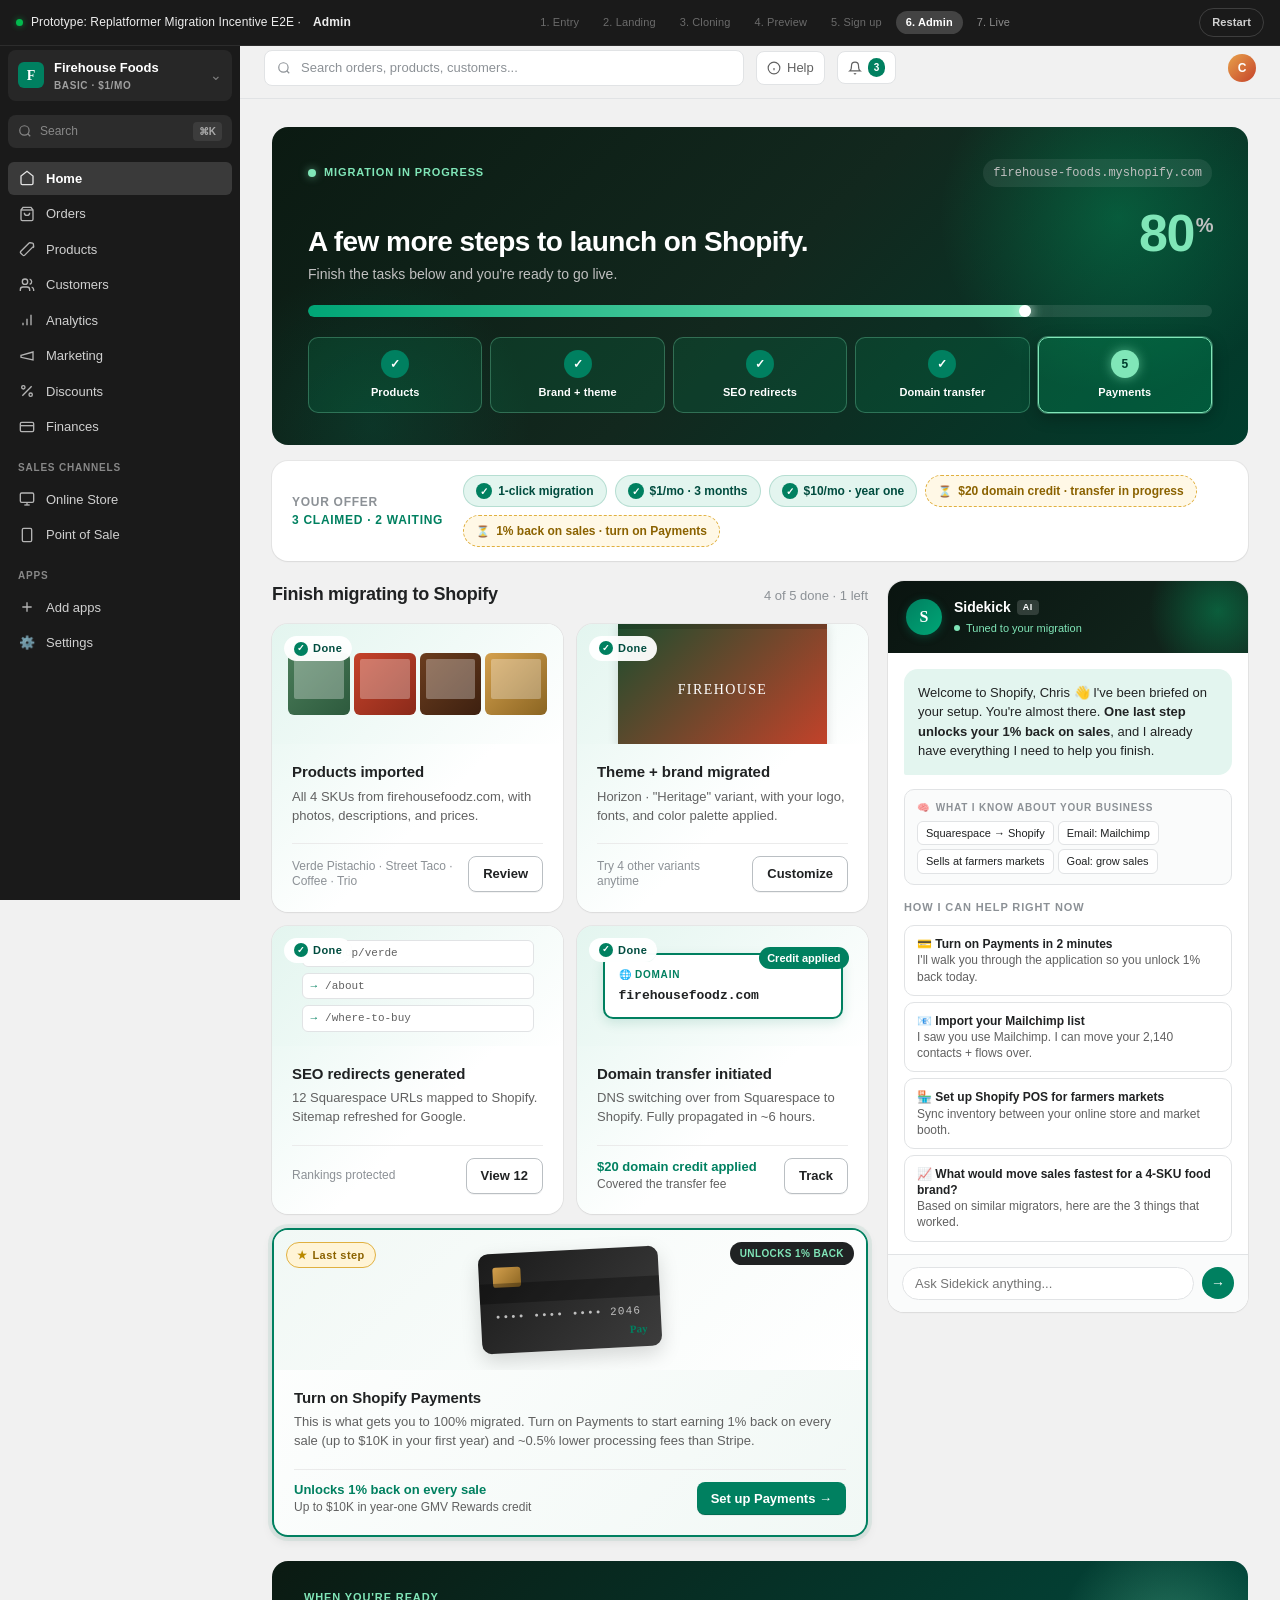
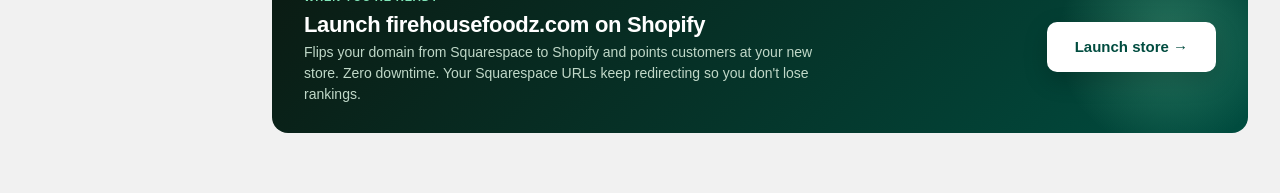
==== admin.html @ aa443502 "Initial commit: Replatformer migration incentive E2E prototype" ====
<!DOCTYPE html>
<html lang="en">
<head>
  <meta charset="UTF-8">
  <meta name="viewport" content="width=device-width, initial-scale=1.0">
  <title>Home · Firehouse Foods · Shopify</title>
  <link rel="stylesheet" href="assets/styles.css">
</head>
<body>
  <section class="admin">
    <aside class="admin__sidebar">
      <div class="admin__sidebar-store">
        <div class="admin__sidebar-store-logo">F</div>
        <div class="admin__sidebar-store-meta">
          <div class="admin__sidebar-store-name">Firehouse Foods</div>
          <div class="admin__sidebar-store-plan">Basic · $1/mo</div>
        </div>
        <span class="admin__sidebar-chev">⌄</span>
      </div>

      <div class="admin__sidebar-search">
        <svg width="14" height="14" viewBox="0 0 24 24" fill="none" stroke="currentColor" stroke-width="2"><circle cx="11" cy="11" r="8"/><path d="m21 21-4.3-4.3"/></svg>
        <span>Search</span>
        <span class="admin__sidebar-search-kbd">⌘K</span>
      </div>

      <div class="admin__sidebar-item admin__sidebar-item--active">
        <span class="admin__sidebar-icon">
          <svg width="16" height="16" viewBox="0 0 24 24" fill="none" stroke="currentColor" stroke-width="2"><path d="m3 9 9-7 9 7v11a2 2 0 0 1-2 2H5a2 2 0 0 1-2-2z"/></svg>
        </span>
        Home
      </div>
      <div class="admin__sidebar-item">
        <span class="admin__sidebar-icon">
          <svg width="16" height="16" viewBox="0 0 24 24" fill="none" stroke="currentColor" stroke-width="2"><path d="M6 2 3 6v14a2 2 0 0 0 2 2h14a2 2 0 0 0 2-2V6l-3-4z"/><path d="M3 6h18"/><path d="M16 10a4 4 0 0 1-8 0"/></svg>
        </span>
        Orders
      </div>
      <div class="admin__sidebar-item">
        <span class="admin__sidebar-icon">
          <svg width="16" height="16" viewBox="0 0 24 24" fill="none" stroke="currentColor" stroke-width="2"><path d="M20.91 8.84 8.56 21.19a2.03 2.03 0 0 1-2.86 0L2.81 18.3a2.03 2.03 0 0 1 0-2.86L15.16 3.09c.3-.31.73-.46 1.16-.42l4.05.52c.59.07 1.07.56 1.14 1.14l.52 4.05c.04.43-.1.85-.42 1.16z"/></svg>
        </span>
        Products
      </div>
      <div class="admin__sidebar-item">
        <span class="admin__sidebar-icon">
          <svg width="16" height="16" viewBox="0 0 24 24" fill="none" stroke="currentColor" stroke-width="2"><path d="M16 21v-2a4 4 0 0 0-4-4H6a4 4 0 0 0-4 4v2"/><circle cx="9" cy="7" r="4"/><path d="M22 21v-2a4 4 0 0 0-3-3.87"/><path d="M16 3.13a4 4 0 0 1 0 7.75"/></svg>
        </span>
        Customers
      </div>
      <div class="admin__sidebar-item">
        <span class="admin__sidebar-icon">
          <svg width="16" height="16" viewBox="0 0 24 24" fill="none" stroke="currentColor" stroke-width="2"><line x1="12" y1="20" x2="12" y2="10"/><line x1="18" y1="20" x2="18" y2="4"/><line x1="6" y1="20" x2="6" y2="16"/></svg>
        </span>
        Analytics
      </div>
      <div class="admin__sidebar-item">
        <span class="admin__sidebar-icon">
          <svg width="16" height="16" viewBox="0 0 24 24" fill="none" stroke="currentColor" stroke-width="2"><path d="m3 11 18-5v12L3 14v-3z"/></svg>
        </span>
        Marketing
      </div>
      <div class="admin__sidebar-item">
        <span class="admin__sidebar-icon">
          <svg width="16" height="16" viewBox="0 0 24 24" fill="none" stroke="currentColor" stroke-width="2"><line x1="19" y1="5" x2="5" y2="19"/><circle cx="6.5" cy="6.5" r="2.5"/><circle cx="17.5" cy="17.5" r="2.5"/></svg>
        </span>
        Discounts
      </div>
      <div class="admin__sidebar-item">
        <span class="admin__sidebar-icon">
          <svg width="16" height="16" viewBox="0 0 24 24" fill="none" stroke="currentColor" stroke-width="2"><rect width="20" height="14" x="2" y="5" rx="2"/><line x1="2" y1="10" x2="22" y2="10"/></svg>
        </span>
        Finances
      </div>

      <div class="admin__sidebar-section-label">Sales channels</div>

      <div class="admin__sidebar-item">
        <span class="admin__sidebar-icon">
          <svg width="16" height="16" viewBox="0 0 24 24" fill="none" stroke="currentColor" stroke-width="2"><rect x="2" y="3" width="20" height="14" rx="2"/><line x1="8" y1="21" x2="16" y2="21"/><line x1="12" y1="17" x2="12" y2="21"/></svg>
        </span>
        Online Store
      </div>
      <div class="admin__sidebar-item">
        <span class="admin__sidebar-icon">
          <svg width="16" height="16" viewBox="0 0 24 24" fill="none" stroke="currentColor" stroke-width="2"><rect width="14" height="20" x="5" y="2" rx="2"/><line x1="12" y1="18" x2="12.01" y2="18"/></svg>
        </span>
        Point of Sale
      </div>

      <div class="admin__sidebar-section-label">Apps</div>

      <div class="admin__sidebar-item">
        <span class="admin__sidebar-icon">
          <svg width="16" height="16" viewBox="0 0 24 24" fill="none" stroke="currentColor" stroke-width="2"><path d="M12 5v14M5 12h14"/></svg>
        </span>
        Add apps
      </div>
      <div class="admin__sidebar-item">
        <span class="admin__sidebar-icon">⚙️</span>
        Settings
      </div>
    </aside>

    <main class="admin__main">
      <div class="admin__topbar">
        <div class="admin__topbar-search">
          <svg width="14" height="14" viewBox="0 0 24 24" fill="none" stroke="currentColor" stroke-width="2"><circle cx="11" cy="11" r="8"/><path d="m21 21-4.3-4.3"/></svg>
          Search orders, products, customers...
        </div>
        <button class="admin__topbar-btn">
          <svg width="14" height="14" viewBox="0 0 24 24" fill="none" stroke="currentColor" stroke-width="2"><circle cx="12" cy="12" r="10"/><path d="M12 16v-4M12 8h.01"/></svg>
          Help
        </button>
        <button class="admin__topbar-btn">
          <svg width="14" height="14" viewBox="0 0 24 24" fill="none" stroke="currentColor" stroke-width="2"><path d="M6 8a6 6 0 0 1 12 0c0 7 3 9 3 9H3s3-2 3-9"/><path d="M10.3 21a1.94 1.94 0 0 0 3.4 0"/></svg>
          <span class="admin__sidebar-badge" style="margin: 0;">3</span>
        </button>
        <div class="admin__topbar-avatar">C</div>
      </div>

      <div class="admin__content">
        <!-- Migration Progress Hero -->
        <div class="admin__progress-hero">
          <div class="admin__progress-hero-top">
            <div class="admin__progress-hero-eyebrow">Migration in progress</div>
            <div class="admin__progress-hero-url">firehouse-foods.myshopify.com</div>
          </div>
          <div class="admin__progress-hero-titlebar">
            <div>
              <div class="admin__progress-hero-title">A few more steps to launch on Shopify.</div>
              <div style="color: #c0c0c0; font-size: 14px; margin-top: 6px;">Finish the tasks below and you're ready to go live.</div>
            </div>
            <div class="admin__progress-hero-percent">80<sup>%</sup></div>
          </div>
          <div class="admin__progress-track">
            <div class="admin__progress-track-fill"></div>
          </div>
          <div class="admin__progress-milestones">
            <div class="admin__progress-milestone admin__progress-milestone--done">
              <div class="admin__progress-milestone-icon">✓</div>
              <div class="admin__progress-milestone-label">Products</div>
            </div>
            <div class="admin__progress-milestone admin__progress-milestone--done">
              <div class="admin__progress-milestone-icon">✓</div>
              <div class="admin__progress-milestone-label">Brand + theme</div>
            </div>
            <div class="admin__progress-milestone admin__progress-milestone--done">
              <div class="admin__progress-milestone-icon">✓</div>
              <div class="admin__progress-milestone-label">SEO redirects</div>
            </div>
            <div class="admin__progress-milestone admin__progress-milestone--done">
              <div class="admin__progress-milestone-icon">✓</div>
              <div class="admin__progress-milestone-label">Domain transfer</div>
            </div>
            <div class="admin__progress-milestone admin__progress-milestone--active">
              <div class="admin__progress-milestone-icon">5</div>
              <div class="admin__progress-milestone-label">Payments</div>
            </div>
          </div>
        </div>

        <!-- Incentives strip (claimed vs waiting) -->
        <div class="admin__incentives-strip">
          <div class="admin__incentives-strip-label">
            Your offer<br><strong>3 claimed · 2 waiting</strong>
          </div>
          <div class="admin__incentives-pills">
            <span class="admin__incentive-pill admin__incentive-pill--claimed">1-click migration</span>
            <span class="admin__incentive-pill admin__incentive-pill--claimed">$1/mo · 3 months</span>
            <span class="admin__incentive-pill admin__incentive-pill--claimed">$10/mo · year one</span>
            <span class="admin__incentive-pill admin__incentive-pill--waiting">$20 domain credit · transfer in progress</span>
            <span class="admin__incentive-pill admin__incentive-pill--waiting">1% back on sales · turn on Payments</span>
          </div>
        </div>

        <!-- Bento tasks + Sidekick side-by-side -->
        <div class="admin__bento-wrap">
          <div class="admin__bento">
            <div class="admin__bento-header">
              <div class="admin__bento-header-title">Finish migrating to Shopify</div>
              <div class="admin__bento-header-sub">4 of 5 done · 1 left</div>
            </div>

            <!-- Products (done) -->
            <div class="admin__bento-card admin__bento-card--done">
              <div class="admin__bento-card-visual">
                <span class="admin__bento-card-status-pill admin__bento-card-status-pill--done">Done</span>
                <div class="admin__visual-products">
                  <div class="admin__visual-products-item" style="background: linear-gradient(135deg, #4a7c59, #2d5a3d);"></div>
                  <div class="admin__visual-products-item" style="background: linear-gradient(135deg, #c5422a, #8b2a1a);"></div>
                  <div class="admin__visual-products-item" style="background: linear-gradient(135deg, #6b3d1e, #3d2010);"></div>
                  <div class="admin__visual-products-item" style="background: linear-gradient(135deg, #d4a04d, #8b6522);"></div>
                </div>
              </div>
              <div class="admin__bento-card-body">
                <div class="admin__bento-card-title">Products imported</div>
                <div class="admin__bento-card-desc">All 4 SKUs from firehousefoodz.com, with photos, descriptions, and prices.</div>
                <div class="admin__bento-card-footer">
                  <div class="admin__bento-card-unlock" style="color: var(--ink-tertiary);">
                    Verde Pistachio · Street Taco · Coffee · Trio
                  </div>
                  <button class="admin__bento-card-btn admin__bento-card-btn--ghost">Review</button>
                </div>
              </div>
            </div>

            <!-- Theme + brand (done) -->
            <div class="admin__bento-card admin__bento-card--done">
              <div class="admin__bento-card-visual">
                <span class="admin__bento-card-status-pill admin__bento-card-status-pill--done">Done</span>
                <div class="admin__visual-theme">
                  <div class="admin__visual-theme-bar"></div>
                  <div class="admin__visual-theme-hero">FIREHOUSE</div>
                </div>
              </div>
              <div class="admin__bento-card-body">
                <div class="admin__bento-card-title">Theme + brand migrated</div>
                <div class="admin__bento-card-desc">Horizon · "Heritage" variant, with your logo, fonts, and color palette applied.</div>
                <div class="admin__bento-card-footer">
                  <div class="admin__bento-card-unlock" style="color: var(--ink-tertiary);">
                    Try 4 other variants anytime
                  </div>
                  <button class="admin__bento-card-btn admin__bento-card-btn--ghost">Customize</button>
                </div>
              </div>
            </div>

            <!-- SEO redirects (done) -->
            <div class="admin__bento-card admin__bento-card--done">
              <div class="admin__bento-card-visual">
                <span class="admin__bento-card-status-pill admin__bento-card-status-pill--done">Done</span>
                <div class="admin__visual-seo">
                  <div class="admin__visual-seo-row">/shop/verde</div>
                  <div class="admin__visual-seo-row">/about</div>
                  <div class="admin__visual-seo-row">/where-to-buy</div>
                </div>
              </div>
              <div class="admin__bento-card-body">
                <div class="admin__bento-card-title">SEO redirects generated</div>
                <div class="admin__bento-card-desc">12 Squarespace URLs mapped to Shopify. Sitemap refreshed for Google.</div>
                <div class="admin__bento-card-footer">
                  <div class="admin__bento-card-unlock" style="color: var(--ink-tertiary);">
                    Rankings protected
                  </div>
                  <button class="admin__bento-card-btn admin__bento-card-btn--ghost">View 12</button>
                </div>
              </div>
            </div>

            <!-- Domain transfer (done, credit claimed) -->
            <div class="admin__bento-card admin__bento-card--done">
              <div class="admin__bento-card-visual" style="background: linear-gradient(135deg, var(--shopify-green-light), #fff);">
                <span class="admin__bento-card-status-pill admin__bento-card-status-pill--done">Done</span>
                <div class="admin__visual-domain">
                  <div class="admin__visual-domain-card">
                    <div class="admin__visual-domain-price">Credit applied</div>
                    <div class="admin__visual-domain-label">🌐 Domain</div>
                    <div class="admin__visual-domain-value">firehousefoodz.com</div>
                  </div>
                </div>
              </div>
              <div class="admin__bento-card-body">
                <div class="admin__bento-card-title">Domain transfer initiated</div>
                <div class="admin__bento-card-desc">DNS switching over from Squarespace to Shopify. Fully propagated in ~6 hours.</div>
                <div class="admin__bento-card-footer">
                  <div class="admin__bento-card-unlock">
                    <strong>$20 domain credit applied</strong>
                    Covered the transfer fee
                  </div>
                  <button class="admin__bento-card-btn admin__bento-card-btn--ghost">Track</button>
                </div>
              </div>
            </div>

            <!-- Payments (active, unlocks 1% back) -->
            <div class="admin__bento-card admin__bento-card--active admin__bento-card--wide">
              <div class="admin__bento-card-visual" style="background: linear-gradient(135deg, var(--shopify-green-bg), #fff); height: 140px;">
                <span class="admin__bento-card-status-pill admin__bento-card-status-pill--priority">Last step</span>
                <span class="admin__bento-card-reward">Unlocks 1% back</span>
                <div class="admin__visual-payments">
                  <div class="admin__visual-payments-chip"></div>
                  <div class="admin__visual-payments-number">•••• •••• •••• 2046</div>
                  <div class="admin__visual-payments-logo">Pay</div>
                </div>
              </div>
              <div class="admin__bento-card-body">
                <div class="admin__bento-card-title">Turn on Shopify Payments</div>
                <div class="admin__bento-card-desc">This is what gets you to 100% migrated. Turn on Payments to start earning 1% back on every sale (up to $10K in your first year) and ~0.5% lower processing fees than Stripe.</div>
                <div class="admin__bento-card-footer">
                  <div class="admin__bento-card-unlock">
                    <strong>Unlocks 1% back on every sale</strong>
                    Up to $10K in year-one GMV Rewards credit
                  </div>
                  <button class="admin__bento-card-btn">Set up Payments →</button>
                </div>
              </div>
            </div>
          </div>

          <!-- Sidekick side panel (personalized from cloning SQ answers) -->
          <aside class="admin__sidekick">
            <div class="admin__sidekick-header">
              <div class="admin__sidekick-avatar">S</div>
              <div class="admin__sidekick-header-meta">
                <div class="admin__sidekick-header-name">Sidekick</div>
                <div class="admin__sidekick-header-status">Tuned to your migration</div>
              </div>
            </div>

            <div class="admin__sidekick-body">
              <div class="admin__sidekick-msg">
                Welcome to Shopify, Chris 👋 I've been briefed on your setup. You're almost there. <strong>One last step unlocks your 1% back on sales</strong>, and I already have everything I need to help you finish.
              </div>

              <div class="admin__sidekick-context">
                <div class="admin__sidekick-context-label">
                  <span>🧠</span> What I know about your business
                </div>
                <div class="admin__sidekick-context-items">
                  <span class="admin__sidekick-context-item">Squarespace → Shopify</span>
                  <span class="admin__sidekick-context-item">Email: Mailchimp</span>
                  <span class="admin__sidekick-context-item">Sells at farmers markets</span>
                  <span class="admin__sidekick-context-item">Goal: grow sales</span>
                </div>
              </div>

              <div class="admin__sidekick-suggestions">
                <div class="admin__sidekick-suggestions-label">How I can help right now</div>
                <button class="admin__sidekick-suggestion">
                  <strong>💳 Turn on Payments in 2 minutes</strong><br>
                  <span style="color: var(--ink-secondary);">I'll walk you through the application so you unlock 1% back today.</span>
                </button>
                <button class="admin__sidekick-suggestion">
                  <strong>📧 Import your Mailchimp list</strong><br>
                  <span style="color: var(--ink-secondary);">I saw you use Mailchimp. I can move your 2,140 contacts + flows over.</span>
                </button>
                <button class="admin__sidekick-suggestion">
                  <strong>🏪 Set up Shopify POS for farmers markets</strong><br>
                  <span style="color: var(--ink-secondary);">Sync inventory between your online store and market booth.</span>
                </button>
                <button class="admin__sidekick-suggestion">
                  <strong>📈 What would move sales fastest for a 4-SKU food brand?</strong><br>
                  <span style="color: var(--ink-secondary);">Based on similar migrators, here are the 3 things that worked.</span>
                </button>
              </div>
            </div>

            <div class="admin__sidekick-input">
              <input type="text" class="admin__sidekick-input-field" placeholder="Ask Sidekick anything...">
              <button class="admin__sidekick-input-send">→</button>
            </div>
          </aside>
        </div>

        <!-- Launch CTA: go live and see confetti -->
        <div class="admin__launch-cta">
          <div class="admin__launch-cta-text">
            <div class="admin__launch-cta-eyebrow">When you're ready</div>
            <div class="admin__launch-cta-title">Launch firehousefoodz.com on Shopify</div>
            <div class="admin__launch-cta-sub">Flips your domain from Squarespace to Shopify and points customers at your new store. Zero downtime. Your Squarespace URLs keep redirecting so you don't lose rankings.</div>
          </div>
          <a href="live.html" class="admin__launch-cta-btn">Launch store →</a>
        </div>
      </div>
    </main>
  </section>

  <script src="assets/script.js"></script>
</body>
</html>
---- assets/styles.css ----
/* ============================================
   Replatformer Migration Incentive - E2E Prototype
   v2: Shopify admin-playground inspired design
   ============================================ */

:root {
  /* Shopify brand */
  --shopify-green: #008060;
  --shopify-green-dark: #004c3f;
  --shopify-green-light: #e3f5ef;
  --shopify-green-bg: #f1f8f5;

  /* Polaris-inspired neutrals */
  --ink: #1a1a1a;
  --ink-primary: #202223;
  --ink-secondary: #616161;
  --ink-tertiary: #8c9196;
  --ink-subdued: #6d7175;

  /* Surfaces */
  --surface: #ffffff;
  --surface-subdued: #fafbfb;
  --surface-hovered: #f6f6f7;
  --surface-pressed: #edeeef;
  --page-bg: #f1f1f1;

  /* Borders */
  --border: #e1e3e5;
  --border-subdued: #ebebeb;
  --border-strong: #babfc3;

  /* Brand partners (for realistic surfaces) */
  --brand-squarespace: #000000;
  --brand-gmail-red: #c5221f;
  --brand-gmail-blue: #1a73e8;
  --brand-fb-blue: #1877f2;
  --brand-google-blue: #1a73e8;
  --brand-critical: #d72c0d;
  --brand-warning: #b98900;
  --brand-success: #008060;

  /* Typography */
  --font-sans: "Inter", -apple-system, BlinkMacSystemFont, "Segoe UI", Roboto, Helvetica, Arial, sans-serif;
  --font-display: "Inter", -apple-system, BlinkMacSystemFont, "Segoe UI", sans-serif;
  --font-mono: "SF Mono", Monaco, "Cascadia Code", monospace;

  /* Radius */
  --radius-sm: 6px;
  --radius-md: 8px;
  --radius-lg: 12px;
  --radius-xl: 16px;

  /* Shadow (Polaris-esque) */
  --shadow-card: 0 0 0 1px rgba(26, 26, 26, 0.05), 0 1px 2px rgba(26, 26, 26, 0.05);
  --shadow-sm: 0 1px 2px rgba(0, 0, 0, 0.04), 0 1px 3px rgba(0, 0, 0, 0.06);
  --shadow-md: 0 4px 12px rgba(0, 0, 0, 0.08);
  --shadow-lg: 0 20px 40px rgba(0, 0, 0, 0.12);
  --shadow-popover: 0 0 0 1px rgba(26, 26, 26, 0.05), 0 8px 16px rgba(26, 26, 26, 0.1);
}

* { box-sizing: border-box; margin: 0; padding: 0; }

html, body {
  font-family: var(--font-sans);
  color: var(--ink-primary);
  background: var(--page-bg);
  line-height: 1.5;
  -webkit-font-smoothing: antialiased;
  min-height: 100vh;
  font-size: 14px;
}

a { color: inherit; text-decoration: none; }
button { font: inherit; cursor: pointer; border: none; background: none; color: inherit; }
img { max-width: 100%; display: block; }

/* ============================================
   Prototype Chrome
   ============================================ */

.proto-topbar {
  position: fixed;
  top: 0; left: 0; right: 0;
  z-index: 1000;
  background: #1a1a1a;
  color: #fff;
  padding: 8px 16px;
  display: flex;
  align-items: center;
  justify-content: space-between;
  font-size: 12px;
  font-weight: 500;
  letter-spacing: 0.01em;
  border-bottom: 1px solid rgba(255, 255, 255, 0.08);
}

.proto-topbar__label {
  display: flex;
  align-items: center;
  gap: 8px;
  opacity: 0.92;
}

.proto-topbar__dot {
  width: 7px; height: 7px; border-radius: 50%;
  background: #00c853;
  box-shadow: 0 0 6px rgba(0, 200, 83, 0.6);
  animation: pulse 2s infinite;
}

@keyframes pulse {
  0%, 100% { opacity: 1; }
  50% { opacity: 0.5; }
}

.proto-topbar__nav {
  display: flex;
  gap: 4px;
  align-items: center;
}

.proto-topbar__step {
  padding: 3px 10px;
  border-radius: 999px;
  font-size: 11px;
  opacity: 0.5;
  transition: all 0.2s;
}

.proto-topbar__step--active {
  background: rgba(255, 255, 255, 0.18);
  opacity: 1;
  font-weight: 600;
}

.proto-topbar__step--done { opacity: 0.35; }

.proto-topbar__actions {
  display: flex;
  gap: 10px;
  align-items: center;
}

.proto-topbar__btn {
  color: #fff;
  padding: 5px 12px;
  border-radius: 999px;
  font-size: 11px;
  opacity: 0.8;
  transition: all 0.2s;
  border: 1px solid rgba(255, 255, 255, 0.2);
  font-weight: 600;
}

.proto-topbar__btn:hover {
  opacity: 1;
  background: rgba(255, 255, 255, 0.1);
}

body.has-proto-chrome { padding-top: 38px; }

/* ============================================
   Layout primitives
   ============================================ */

.container {
  max-width: 1200px;
  margin: 0 auto;
  padding: 0 24px;
}

.container--narrow { max-width: 680px; }
.container--medium { max-width: 900px; }

.stack { display: flex; flex-direction: column; gap: 16px; }
.stack--sm { gap: 8px; }
.stack--lg { gap: 24px; }
.stack--xl { gap: 40px; }

.row { display: flex; gap: 16px; align-items: center; }
.row--spread { justify-content: space-between; }
.row--center { justify-content: center; }

/* ============================================
   Buttons (Polaris-inspired)
   ============================================ */

.btn {
  display: inline-flex;
  align-items: center;
  justify-content: center;
  gap: 6px;
  padding: 8px 16px;
  border-radius: var(--radius-md);
  font-weight: 500;
  font-size: 14px;
  transition: all 0.1s;
  white-space: nowrap;
  line-height: 1.2;
  box-shadow: 0 1px 0 rgba(26, 26, 26, 0.05);
}

.btn--primary {
  background: var(--shopify-green);
  color: #fff;
  box-shadow: inset 0 -1px 0 rgba(0, 0, 0, 0.2), 0 1px 0 rgba(26, 26, 26, 0.05);
}

.btn--primary:hover {
  background: var(--shopify-green-dark);
}

.btn--secondary {
  background: var(--surface);
  color: var(--ink-primary);
  border: 1px solid var(--border-strong);
}

.btn--secondary:hover { background: var(--surface-hovered); }

.btn--ghost { background: transparent; color: var(--ink-secondary); box-shadow: none; }
.btn--ghost:hover { color: var(--ink); background: var(--surface-hovered); }

.btn--lg {
  padding: 14px 28px;
  font-size: 15px;
  border-radius: 10px;
  font-weight: 600;
}

.btn--block { width: 100%; }

/* ============================================
   Entry selector
   ============================================ */

.selector {
  min-height: calc(100vh - 38px);
  display: flex;
  flex-direction: column;
  justify-content: center;
  padding: 60px 24px;
  background: linear-gradient(180deg, #fff 0%, #f6f6f7 100%);
}

.selector__hero {
  text-align: center;
  max-width: 760px;
  margin: 0 auto 56px;
}

.selector__eyebrow {
  text-transform: uppercase;
  letter-spacing: 0.08em;
  font-size: 12px;
  font-weight: 600;
  color: var(--shopify-green);
  margin-bottom: 16px;
}

.selector__title {
  font-size: 48px;
  font-weight: 700;
  line-height: 1.1;
  letter-spacing: -0.025em;
  margin-bottom: 16px;
  color: var(--ink-primary);
}

.selector__subtitle {
  font-size: 18px;
  color: var(--ink-secondary);
  line-height: 1.5;
}

.selector__grid {
  display: grid;
  grid-template-columns: repeat(3, 1fr);
  gap: 20px;
  max-width: 1080px;
  margin: 0 auto;
}

@media (max-width: 900px) {
  .selector__grid { grid-template-columns: 1fr; }
}

.selector__card {
  background: var(--surface);
  border: 1px solid var(--border);
  border-radius: var(--radius-lg);
  padding: 28px 24px;
  transition: all 0.2s;
  cursor: pointer;
  display: flex;
  flex-direction: column;
  gap: 14px;
  text-align: left;
  box-shadow: var(--shadow-card);
}

.selector__card:hover {
  border-color: var(--shopify-green);
  transform: translateY(-4px);
  box-shadow: var(--shadow-lg);
}

.selector__card-icon {
  width: 44px;
  height: 44px;
  border-radius: 10px;
  display: flex;
  align-items: center;
  justify-content: center;
  font-size: 22px;
  font-weight: 700;
  color: #fff;
}

.selector__card-icon--email {
  background: linear-gradient(135deg, #ea4335, #fbbc05);
}

.selector__card-icon--social {
  background: var(--brand-fb-blue);
}

.selector__card-icon--sem {
  background: #fff;
  color: #4285f4;
  border: 1px solid var(--border);
}

.selector__card-title {
  font-size: 18px;
  font-weight: 600;
  letter-spacing: -0.01em;
  color: var(--ink-primary);
}

.selector__card-desc {
  font-size: 13px;
  color: var(--ink-secondary);
  line-height: 1.5;
}

.selector__card-hook {
  margin-top: auto;
  padding-top: 14px;
  border-top: 1px solid var(--border-subdued);
  font-size: 12px;
  color: var(--ink-tertiary);
  display: flex;
  align-items: center;
  gap: 6px;
  font-weight: 500;
}

.selector__footer {
  text-align: center;
  margin-top: 64px;
  font-size: 12px;
  color: var(--ink-tertiary);
  line-height: 1.8;
}

.selector__footer a {
  color: var(--shopify-green);
  text-decoration: underline;
}

/* ============================================
   Gmail surface
   ============================================ */

.gmail {
  min-height: calc(100vh - 38px);
  background: #f6f8fc;
  display: flex;
  flex-direction: column;
}

.gmail__topbar {
  background: #f6f8fc;
  padding: 8px 16px;
  display: flex;
  align-items: center;
  gap: 16px;
  border-bottom: 1px solid #e0e3e8;
}

.gmail__logo {
  display: flex;
  align-items: center;
  gap: 8px;
  font-size: 22px;
  font-weight: 400;
  color: #5f6368;
}

.gmail__logo-icon { width: 36px; height: 36px; }

.gmail__search {
  flex: 1;
  max-width: 720px;
  background: #eaf1fb;
  border-radius: 8px;
  padding: 10px 16px;
  color: #70757a;
  font-size: 14px;
}

.gmail__body {
  display: grid;
  grid-template-columns: 240px 1fr;
  flex: 1;
}

.gmail__sidebar { padding: 16px 8px; }

.gmail__compose {
  background: #c2e7ff;
  color: #001d35;
  padding: 14px 24px;
  border-radius: 16px;
  font-weight: 500;
  font-size: 14px;
  display: inline-flex;
  align-items: center;
  gap: 12px;
  margin-bottom: 16px;
}

.gmail__folder {
  display: flex;
  align-items: center;
  gap: 16px;
  padding: 8px 16px;
  border-radius: 0 16px 16px 0;
  font-size: 14px;
  color: #202124;
}

.gmail__folder--active { background: #d3e3fd; font-weight: 700; }
.gmail__folder-count { margin-left: auto; font-size: 12px; color: #5f6368; }

.gmail__main {
  background: #fff;
  border-radius: 16px 0 0 0;
  margin-right: 0;
  padding: 16px 0;
}

.gmail__list-item {
  display: grid;
  grid-template-columns: 32px 180px 1fr 80px;
  gap: 16px;
  padding: 10px 20px;
  border-bottom: 1px solid #f1f3f4;
  align-items: center;
  font-size: 14px;
  cursor: pointer;
}

.gmail__list-item:hover { box-shadow: inset 1px 0 0 #dadce0, inset -1px 0 0 #dadce0, 0 1px 2px rgba(60,64,67,.3); }
.gmail__list-item--unread { font-weight: 700; background: #fafbfc; }

.gmail__list-item--highlight {
  background: #fef7e0;
  border-left: 4px solid #f9ab00;
  padding-left: 16px;
}

.gmail__star { color: #dadce0; }
.gmail__star--active { color: #f9ab00; }

.gmail__sender { white-space: nowrap; overflow: hidden; text-overflow: ellipsis; }
.gmail__preview { display: flex; gap: 8px; overflow: hidden; }
.gmail__subject { white-space: nowrap; overflow: hidden; text-overflow: ellipsis; }
.gmail__snippet { color: #5f6368; white-space: nowrap; overflow: hidden; text-overflow: ellipsis; font-weight: 400; }
.gmail__time { color: #5f6368; font-size: 12px; text-align: right; }

.gmail__email { max-width: 900px; margin: 0 auto; padding: 24px 40px; background: #fff; }

.gmail__email-subject {
  font-size: 22px;
  font-weight: 400;
  color: #202124;
  margin-bottom: 20px;
}

.gmail__email-header {
  display: flex;
  gap: 16px;
  align-items: flex-start;
  padding-bottom: 16px;
  border-bottom: 1px solid #f1f3f4;
  margin-bottom: 24px;
}

.gmail__email-avatar {
  width: 40px;
  height: 40px;
  border-radius: 50%;
  background: var(--shopify-green);
  color: #fff;
  display: flex;
  align-items: center;
  justify-content: center;
  font-weight: 600;
  font-size: 16px;
  flex-shrink: 0;
  font-family: Georgia, serif;
}

.gmail__email-meta { flex: 1; font-size: 14px; }
.gmail__email-from { font-weight: 600; color: #202124; }
.gmail__email-to { color: #5f6368; font-size: 13px; margin-top: 2px; }
.gmail__email-date { color: #5f6368; font-size: 13px; }

.gmail__email-body { font-size: 15px; line-height: 1.65; color: #202124; }
.gmail__email-body p { margin-bottom: 16px; }
.gmail__email-body strong { font-weight: 700; }

.gmail__email-cta { margin: 28px 0; text-align: center; }

.gmail__email-offer {
  background: var(--shopify-green-light);
  border: 1px solid var(--shopify-green);
  border-radius: 12px;
  padding: 24px;
  margin: 24px 0;
}

.gmail__email-offer-list {
  list-style: none;
  display: flex;
  flex-direction: column;
  gap: 10px;
  margin-top: 12px;
}

.gmail__email-offer-item {
  display: flex;
  gap: 10px;
  align-items: flex-start;
  font-size: 14px;
}

.gmail__email-offer-check {
  width: 20px;
  height: 20px;
  border-radius: 50%;
  background: var(--shopify-green);
  color: #fff;
  display: flex;
  align-items: center;
  justify-content: center;
  font-size: 11px;
  flex-shrink: 0;
  font-weight: 700;
  margin-top: 1px;
}

.gmail__email-offer-title {
  font-weight: 700;
  font-size: 15px;
  color: var(--shopify-green-dark);
  margin-bottom: 4px;
}

.gmail__email-offer-sub {
  font-size: 13px;
  color: var(--ink-secondary);
}

.gmail__email-signature {
  margin-top: 32px;
  padding-top: 20px;
  border-top: 1px solid #f1f3f4;
  font-size: 14px;
  color: #5f6368;
  line-height: 1.6;
}

/* ============================================
   Facebook/Meta surface
   ============================================ */

.fb { min-height: calc(100vh - 38px); background: #f0f2f5; }

.fb__topbar {
  background: #fff;
  padding: 8px 16px;
  display: grid;
  grid-template-columns: 320px 1fr 320px;
  align-items: center;
  box-shadow: 0 1px 2px rgba(0, 0, 0, 0.1);
  position: sticky;
  top: 38px;
  z-index: 10;
}

.fb__logo {
  width: 40px;
  height: 40px;
  background: var(--brand-fb-blue);
  border-radius: 50%;
  color: #fff;
  font-size: 28px;
  font-weight: 900;
  font-family: Georgia, serif;
  display: flex;
  align-items: center;
  justify-content: center;
  flex-shrink: 0;
}

.fb__topbar-left { display: flex; gap: 12px; align-items: center; }

.fb__search {
  background: #f0f2f5;
  border-radius: 999px;
  padding: 10px 16px;
  color: #65676b;
  font-size: 14px;
  flex: 1;
  max-width: 240px;
}

.fb__nav { display: flex; justify-content: center; gap: 8px; }

.fb__nav-item {
  padding: 10px 40px;
  color: #65676b;
  border-radius: 8px;
  transition: background 0.15s;
}

.fb__nav-item:hover { background: #f0f2f5; }

.fb__nav-item--active {
  color: var(--brand-fb-blue);
  border-bottom: 3px solid var(--brand-fb-blue);
  border-radius: 0;
}

.fb__me { display: flex; justify-content: flex-end; gap: 8px; align-items: center; }

.fb__icon-btn {
  width: 40px;
  height: 40px;
  background: #e4e6eb;
  border-radius: 50%;
  display: flex;
  align-items: center;
  justify-content: center;
  font-size: 16px;
}

.fb__avatar {
  width: 40px;
  height: 40px;
  border-radius: 50%;
  background: linear-gradient(135deg, #667eea, #764ba2);
  display: flex;
  align-items: center;
  justify-content: center;
  color: #fff;
  font-weight: 600;
}

.fb__feed { max-width: 680px; margin: 20px auto; padding: 0 16px; }

.fb__post {
  background: #fff;
  border-radius: 12px;
  padding: 16px;
  margin-bottom: 16px;
  box-shadow: 0 1px 2px rgba(0, 0, 0, 0.1);
}

.fb__post-header {
  display: flex;
  gap: 10px;
  align-items: flex-start;
  margin-bottom: 12px;
}

.fb__post-avatar {
  width: 40px;
  height: 40px;
  border-radius: 50%;
  flex-shrink: 0;
  background: #ddd;
  display: flex;
  align-items: center;
  justify-content: center;
  font-weight: 600;
  color: #fff;
  font-size: 14px;
}

.fb__post-meta { flex: 1; font-size: 14px; }
.fb__post-name { font-weight: 600; color: #050505; }

.fb__post-sub {
  color: #65676b;
  font-size: 12px;
  display: flex;
  gap: 4px;
  align-items: center;
  margin-top: 2px;
}

.fb__post-sponsored { font-size: 12px; color: #65676b; font-weight: 400; }

.fb__post-text {
  font-size: 15px;
  margin-bottom: 12px;
  color: #050505;
  line-height: 1.4;
}

.fb__post-text strong { font-weight: 700; }

.fb__post-image {
  margin: 0 -16px;
  background: linear-gradient(135deg, #008060 0%, #00a676 50%, #004c3f 100%);
  aspect-ratio: 1.91/1;
  display: flex;
  align-items: center;
  justify-content: center;
  position: relative;
  color: #fff;
  padding: 36px;
  overflow: hidden;
}

.fb__post-image::before {
  content: "";
  position: absolute;
  inset: 0;
  background: radial-gradient(circle at 30% 30%, rgba(255, 255, 255, 0.15), transparent 60%);
}

.fb__post-image-content { position: relative; z-index: 2; text-align: left; max-width: 75%; }

.fb__post-image-eyebrow {
  display: inline-block;
  background: rgba(255, 255, 255, 0.18);
  backdrop-filter: blur(8px);
  padding: 4px 10px;
  border-radius: 999px;
  font-size: 11px;
  font-weight: 700;
  letter-spacing: 0.08em;
  text-transform: uppercase;
  margin-bottom: 12px;
}

.fb__post-image-headline {
  font-size: 32px;
  font-weight: 800;
  line-height: 1.08;
  letter-spacing: -0.02em;
  margin-bottom: 10px;
}

.fb__post-image-sub {
  font-size: 15px;
  opacity: 0.95;
  line-height: 1.4;
}

.fb__post-image-badge {
  position: absolute;
  top: 18px;
  right: 18px;
  background: #fff;
  color: var(--shopify-green);
  padding: 7px 12px;
  border-radius: 999px;
  font-size: 11px;
  font-weight: 700;
  letter-spacing: 0.04em;
  text-transform: uppercase;
  box-shadow: 0 4px 12px rgba(0, 0, 0, 0.2);
}

.fb__post-cta {
  background: #f0f2f5;
  margin: 0 -16px -16px;
  padding: 12px 16px;
  display: flex;
  align-items: center;
  gap: 12px;
}

.fb__post-cta-meta { flex: 1; font-size: 14px; }
.fb__post-cta-url { color: #65676b; font-size: 12px; text-transform: uppercase; }
.fb__post-cta-title { font-weight: 600; color: #050505; }

.fb__post-cta-btn {
  background: #e4e6eb;
  color: #050505;
  padding: 8px 14px;
  border-radius: 6px;
  font-weight: 600;
  font-size: 14px;
}

.fb__post-cta-btn:hover { background: #d8dadf; }

.fb__post-actions {
  display: flex;
  justify-content: space-around;
  padding-top: 8px;
  margin-top: 8px;
  border-top: 1px solid #ced0d4;
  gap: 4px;
}

.fb__post-action {
  flex: 1;
  padding: 8px;
  text-align: center;
  color: #65676b;
  font-size: 14px;
  font-weight: 600;
  border-radius: 6px;
}

.fb__post-action:hover { background: #f0f2f5; }

/* ============================================
   Google SERP surface
   ============================================ */

.google {
  min-height: calc(100vh - 38px);
  background: #fff;
  font-family: arial, sans-serif;
}

.google__topbar {
  padding: 20px 30px;
  display: flex;
  gap: 24px;
  align-items: center;
  border-bottom: 1px solid var(--border-subdued);
}

.google__logo {
  font-size: 28px;
  font-weight: 400;
  letter-spacing: -0.01em;
  display: flex;
}

.google__logo span:nth-child(1) { color: #4285f4; }
.google__logo span:nth-child(2) { color: #ea4335; }
.google__logo span:nth-child(3) { color: #fbbc05; }
.google__logo span:nth-child(4) { color: #4285f4; }
.google__logo span:nth-child(5) { color: #34a853; }
.google__logo span:nth-child(6) { color: #ea4335; }

.google__search {
  flex: 1;
  max-width: 700px;
  border: 1px solid #dfe1e5;
  border-radius: 24px;
  padding: 8px 16px;
  display: flex;
  align-items: center;
  gap: 12px;
  font-size: 16px;
  box-shadow: 0 2px 5px rgba(0,0,0,0.08);
}

.google__search-icon { color: #9aa0a6; }
.google__search-input { flex: 1; }
.google__search-mic { color: var(--brand-google-blue); font-size: 18px; }

.google__tabs {
  padding: 16px 30px 0;
  display: flex;
  gap: 24px;
  border-bottom: 1px solid var(--border-subdued);
}

.google__tab { padding: 12px 0; color: #5f6368; font-size: 14px; font-weight: 500; }

.google__tab--active {
  color: var(--brand-google-blue);
  border-bottom: 3px solid var(--brand-google-blue);
  font-weight: 500;
}

.google__results { padding: 20px 30px; max-width: 700px; }
.google__stats { color: #70757a; font-size: 12px; margin-bottom: 20px; }

.google__ad {
  margin-bottom: 28px;
  padding: 8px 16px 12px;
  border-left: 3px solid transparent;
  border-radius: 8px;
  transition: background 0.15s;
}

.google__ad--shopify {
  background: #f8fdfa;
  border-left-color: var(--shopify-green);
  cursor: pointer;
  position: relative;
}

.google__ad--shopify:hover { background: #eff9f3; }

.google__ad-label {
  display: inline-flex;
  align-items: center;
  gap: 6px;
  font-size: 12px;
  font-weight: 700;
  color: #202124;
  margin-bottom: 4px;
}

.google__ad-label::before { content: "Sponsored"; display: block; }

.google__ad-domain {
  color: #202124;
  font-size: 14px;
  display: flex;
  align-items: center;
  gap: 8px;
  margin-bottom: 2px;
}

.google__ad-favicon {
  width: 18px; height: 18px;
  border-radius: 50%;
  background: var(--shopify-green);
  color: #fff;
  display: flex;
  align-items: center;
  justify-content: center;
  font-size: 11px;
  font-weight: 700;
  font-family: Georgia, serif;
}

.google__ad-url { color: #70757a; font-size: 12px; margin-bottom: 4px; }

.google__ad-title {
  color: #1a0dab;
  font-size: 20px;
  font-weight: 400;
  margin-bottom: 4px;
  line-height: 1.3;
}

.google__ad--shopify .google__ad-title { color: #1a0dab; }
.google__ad--shopify:hover .google__ad-title { text-decoration: underline; }

.google__ad-desc { color: #4d5156; font-size: 14px; line-height: 1.58; }
.google__ad-desc strong { font-weight: 700; color: #202124; }

.google__ad-sitelinks {
  display: grid;
  grid-template-columns: 1fr 1fr;
  gap: 8px;
  margin-top: 12px;
  padding-top: 8px;
  border-top: 1px solid var(--border-subdued);
}

.google__ad-sitelink-title { color: #1a0dab; font-size: 14px; font-weight: 500; }
.google__ad-sitelink-desc { color: #4d5156; font-size: 12px; line-height: 1.4; }

.google__organic { margin-bottom: 28px; }
.google__organic-title { color: #1a0dab; font-size: 20px; font-weight: 400; margin-bottom: 4px; }

.google__ad-cta-hint {
  position: absolute;
  top: 50%;
  right: 24px;
  transform: translateY(-50%);
  background: var(--shopify-green);
  color: #fff;
  padding: 8px 14px;
  border-radius: 6px;
  font-size: 12px;
  font-weight: 600;
  opacity: 0;
  transition: opacity 0.2s;
  pointer-events: none;
}

.google__ad--shopify:hover .google__ad-cta-hint { opacity: 1; }

/* ============================================
   Shopify brochure nav (top of funnel pages)
   ============================================ */

.shop-nav {
  background: #fff;
  border-bottom: 1px solid var(--border);
  padding: 14px 32px;
  display: flex;
  align-items: center;
  justify-content: space-between;
  position: sticky;
  top: 38px;
  z-index: 10;
}

.shop-nav__logo {
  display: flex;
  align-items: center;
  gap: 10px;
  font-weight: 700;
  font-size: 18px;
  color: var(--ink-primary);
}

.shop-nav__logo-mark {
  width: 28px;
  height: 28px;
  background: var(--shopify-green);
  border-radius: 6px;
  display: flex;
  align-items: center;
  justify-content: center;
  color: #fff;
  font-weight: 900;
  font-size: 18px;
  font-family: Georgia, serif;
}

.shop-nav__links {
  display: flex;
  gap: 28px;
  font-size: 14px;
  color: var(--ink-secondary);
  font-weight: 500;
}

.shop-nav__links a:hover { color: var(--ink-primary); }

.shop-nav__actions { display: flex; gap: 12px; align-items: center; }

/* ============================================
   Landing page
   ============================================ */

.landing {
  background: linear-gradient(180deg, #fff 0%, var(--shopify-green-bg) 100%);
  padding: 64px 24px 96px;
  min-height: calc(100vh - 38px - 60px);
  position: relative;
  overflow: hidden;
}

.landing::before {
  content: "";
  position: absolute;
  top: 0;
  right: -200px;
  width: 600px;
  height: 600px;
  background: radial-gradient(circle, rgba(0, 128, 96, 0.08), transparent 70%);
  pointer-events: none;
}

.landing__wrap {
  max-width: 1140px;
  margin: 0 auto;
  display: grid;
  grid-template-columns: 1.05fr 0.95fr;
  gap: 56px;
  align-items: center;
  position: relative;
  z-index: 2;
}

@media (max-width: 900px) {
  .landing__wrap { grid-template-columns: 1fr; gap: 40px; }
}

.landing__eyebrow {
  display: inline-flex;
  align-items: center;
  gap: 8px;
  padding: 6px 14px;
  background: #fff;
  border: 1px solid var(--shopify-green);
  border-radius: 999px;
  font-size: 12px;
  font-weight: 700;
  color: var(--shopify-green);
  letter-spacing: 0.05em;
  text-transform: uppercase;
  margin-bottom: 24px;
  box-shadow: var(--shadow-sm);
}

.landing__title {
  font-size: 64px;
  font-weight: 800;
  line-height: 1;
  letter-spacing: -0.035em;
  margin-bottom: 24px;
  color: var(--ink-primary);
}

.landing__title em {
  font-style: normal;
  color: var(--shopify-green);
  position: relative;
  display: inline-block;
}

.landing__title em::after {
  content: "";
  position: absolute;
  bottom: 0;
  left: 0;
  right: 0;
  height: 8px;
  background: var(--shopify-green-light);
  z-index: -1;
  border-radius: 2px;
}

.landing__subtitle {
  font-size: 19px;
  color: var(--ink-secondary);
  margin-bottom: 36px;
  line-height: 1.5;
  max-width: 520px;
}

.landing__form {
  background: #fff;
  border: 1px solid var(--border);
  border-radius: var(--radius-xl);
  padding: 28px;
  box-shadow: 0 8px 32px rgba(0, 0, 0, 0.06);
}

.landing__form-label {
  display: block;
  font-size: 13px;
  font-weight: 600;
  color: var(--ink-primary);
  margin-bottom: 10px;
}

.landing__input-group {
  display: flex;
  gap: 10px;
  margin-bottom: 14px;
}

@media (max-width: 700px) {
  .landing__input-group { flex-direction: column; }
}

.landing__input {
  flex: 1;
  padding: 14px 18px;
  border: 1px solid var(--border-strong);
  border-radius: var(--radius-md);
  font-size: 15px;
  font-family: var(--font-sans);
  color: var(--ink-primary);
  background: #fff;
}

.landing__input:focus {
  outline: none;
  border-color: var(--shopify-green);
  box-shadow: 0 0 0 3px var(--shopify-green-light);
}

.landing__form-hint {
  font-size: 13px;
  color: var(--ink-tertiary);
  text-align: center;
  display: flex;
  align-items: center;
  justify-content: center;
  gap: 6px;
}

.landing__offer {
  background: #0a0a0a;
  color: #fff;
  padding: 32px;
  border-radius: var(--radius-xl);
  position: relative;
  overflow: hidden;
  box-shadow: 0 20px 60px rgba(0, 0, 0, 0.15);
}

.landing__offer::before {
  content: "";
  position: absolute;
  top: -60px;
  right: -60px;
  width: 240px;
  height: 240px;
  background: radial-gradient(circle, var(--shopify-green), transparent 70%);
  opacity: 0.4;
  pointer-events: none;
}

.landing__offer-tag {
  display: inline-flex;
  align-items: center;
  gap: 6px;
  background: var(--shopify-green);
  color: #fff;
  padding: 6px 12px;
  border-radius: 999px;
  font-size: 11px;
  font-weight: 700;
  letter-spacing: 0.08em;
  text-transform: uppercase;
  margin-bottom: 20px;
  position: relative;
  z-index: 2;
}

.landing__offer-title {
  font-size: 22px;
  font-weight: 700;
  margin-bottom: 20px;
  position: relative;
  z-index: 2;
  letter-spacing: -0.01em;
  line-height: 1.2;
}

.landing__offer-list {
  list-style: none;
  display: flex;
  flex-direction: column;
  gap: 14px;
  position: relative;
  z-index: 2;
}

.landing__offer-item {
  display: flex;
  gap: 12px;
  align-items: flex-start;
  padding: 12px 0;
  border-bottom: 1px solid rgba(255, 255, 255, 0.08);
}

.landing__offer-item:last-child { border-bottom: none; }

.landing__offer-check {
  width: 22px;
  height: 22px;
  border-radius: 50%;
  background: var(--shopify-green);
  color: #fff;
  display: flex;
  align-items: center;
  justify-content: center;
  font-size: 13px;
  flex-shrink: 0;
  font-weight: 700;
  margin-top: 1px;
}

.landing__offer-text { font-size: 15px; line-height: 1.35; }

.landing__offer-text strong {
  color: #fff;
  font-weight: 700;
  display: block;
  margin-bottom: 3px;
  font-size: 16px;
}

.landing__offer-text-sub {
  font-size: 13px;
  color: #a0a0a0;
  line-height: 1.4;
}

.landing__painpoints {
  max-width: 1140px;
  margin: 72px auto 0;
  padding-top: 48px;
  border-top: 1px solid var(--border);
}

.landing__painpoints-title {
  font-size: 14px;
  font-weight: 700;
  color: var(--ink-tertiary);
  text-transform: uppercase;
  letter-spacing: 0.1em;
  text-align: center;
  margin-bottom: 36px;
}

.landing__painpoints-grid {
  display: grid;
  grid-template-columns: repeat(2, 1fr);
  gap: 24px;
}

@media (max-width: 900px) {
  .landing__painpoints-grid { grid-template-columns: 1fr; }
}

.landing__painpoint {
  background: #fff;
  border: 1px solid var(--border);
  border-radius: var(--radius-lg);
  padding: 28px;
  display: grid;
  grid-template-columns: 52px 1fr;
  gap: 20px;
  box-shadow: var(--shadow-card);
}

.landing__painpoint-icon {
  width: 52px;
  height: 52px;
  background: var(--shopify-green-light);
  border-radius: 12px;
  display: flex;
  align-items: center;
  justify-content: center;
  font-size: 24px;
}

.landing__painpoint-label {
  font-size: 12px;
  font-weight: 700;
  color: var(--ink-tertiary);
  text-transform: uppercase;
  letter-spacing: 0.08em;
  margin-bottom: 6px;
}

.landing__painpoint-q {
  font-size: 18px;
  font-weight: 700;
  margin-bottom: 6px;
  letter-spacing: -0.01em;
  color: var(--ink-primary);
}

.landing__painpoint-a { font-size: 14px; color: var(--ink-secondary); line-height: 1.55; }

/* ============================================
   Cloning page (v2: questions at bottom)
   ============================================ */

.cloning {
  min-height: calc(100vh - 38px);
  background: linear-gradient(180deg, #fff 0%, var(--shopify-green-bg) 100%);
  padding: 40px 24px 80px;
}

.cloning__hero {
  max-width: 960px;
  margin: 0 auto 40px;
}

.cloning__preview-card {
  background: #fff;
  border: 1px solid var(--border);
  border-radius: var(--radius-xl);
  padding: 32px;
  box-shadow: var(--shadow-md);
  display: grid;
  grid-template-columns: 1.1fr 1fr;
  gap: 32px;
  align-items: center;
}

@media (max-width: 900px) {
  .cloning__preview-card { grid-template-columns: 1fr; }
}

.cloning__preview-visual {
  aspect-ratio: 16/10;
  background: linear-gradient(135deg, #1a4d2e 0%, #2d7a4a 50%, #c5422a 100%);
  border-radius: var(--radius-lg);
  position: relative;
  overflow: hidden;
  display: flex;
  align-items: center;
  justify-content: center;
  color: #fff;
  text-align: center;
}

.cloning__preview-visual::before {
  content: "";
  position: absolute;
  inset: 0;
  background: linear-gradient(90deg, transparent, rgba(255, 255, 255, 0.15), transparent);
  animation: shimmer 2s infinite;
}

@keyframes shimmer {
  0% { transform: translateX(-100%); }
  100% { transform: translateX(100%); }
}

.cloning__preview-visual-inner {
  position: relative;
  z-index: 2;
  padding: 24px;
}

.cloning__preview-visual-eyebrow {
  font-family: Georgia, serif;
  font-style: italic;
  font-size: 14px;
  opacity: 0.9;
  margin-bottom: 8px;
}

.cloning__preview-visual-name {
  font-family: Georgia, serif;
  font-size: 32px;
  font-weight: 400;
  letter-spacing: 0.04em;
  margin-bottom: 6px;
}

.cloning__preview-visual-sub {
  font-size: 13px;
  opacity: 0.85;
  letter-spacing: 0.02em;
  text-transform: uppercase;
}

.cloning__status-eyebrow {
  font-size: 12px;
  font-weight: 700;
  text-transform: uppercase;
  letter-spacing: 0.08em;
  color: var(--shopify-green);
  margin-bottom: 10px;
  display: flex;
  align-items: center;
  gap: 8px;
}

.cloning__spinner {
  width: 14px;
  height: 14px;
  border: 2px solid var(--shopify-green-light);
  border-top-color: var(--shopify-green);
  border-radius: 50%;
  animation: spin 0.8s linear infinite;
}

@keyframes spin { to { transform: rotate(360deg); } }

.cloning__status-title {
  font-size: 28px;
  font-weight: 700;
  letter-spacing: -0.02em;
  margin-bottom: 6px;
  color: var(--ink-primary);
}

.cloning__status-sub {
  color: var(--ink-secondary);
  font-size: 14px;
  margin-bottom: 20px;
  line-height: 1.5;
}

.cloning__steps {
  list-style: none;
  display: flex;
  flex-direction: column;
  gap: 2px;
}

.cloning__step {
  display: flex;
  gap: 12px;
  align-items: center;
  padding: 10px 0;
  font-size: 13px;
  border-bottom: 1px solid var(--border-subdued);
}

.cloning__step:last-child { border-bottom: none; }

.cloning__step-icon {
  width: 22px;
  height: 22px;
  border-radius: 50%;
  display: flex;
  align-items: center;
  justify-content: center;
  font-size: 12px;
  flex-shrink: 0;
}

.cloning__step--done .cloning__step-icon {
  background: var(--shopify-green);
  color: #fff;
}

.cloning__step--active .cloning__step-icon {
  background: var(--shopify-green-light);
  border: 2px solid var(--shopify-green);
}

.cloning__step--active .cloning__step-icon::before {
  content: "";
  width: 8px;
  height: 8px;
  border-radius: 50%;
  background: var(--shopify-green);
  animation: pulse 1.2s infinite;
}

.cloning__step--pending .cloning__step-icon {
  background: var(--surface-subdued);
  border: 1px solid var(--border);
  color: var(--ink-tertiary);
}

.cloning__step-label { flex: 1; }
.cloning__step--done .cloning__step-label { color: var(--ink-secondary); }
.cloning__step--pending .cloning__step-label { color: var(--ink-tertiary); }
.cloning__step--active .cloning__step-label { font-weight: 600; }

.cloning__step-detail { color: var(--ink-tertiary); font-size: 12px; }

/* Interactive SQ section at bottom */
.cloning__sq-section {
  max-width: 960px;
  margin: 0 auto;
  background: #fff;
  border: 1px solid var(--border);
  border-radius: var(--radius-xl);
  padding: 36px 40px;
  box-shadow: var(--shadow-card);
}

.cloning__sq-header {
  display: flex;
  justify-content: space-between;
  align-items: baseline;
  margin-bottom: 24px;
  padding-bottom: 20px;
  border-bottom: 1px solid var(--border);
}

.cloning__sq-heading {
  display: flex;
  flex-direction: column;
  gap: 6px;
}

.cloning__sq-eyebrow {
  font-size: 12px;
  font-weight: 700;
  text-transform: uppercase;
  letter-spacing: 0.08em;
  color: var(--shopify-green);
}

.cloning__sq-title {
  font-size: 24px;
  font-weight: 700;
  letter-spacing: -0.015em;
  color: var(--ink-primary);
}

.cloning__sq-progress {
  font-size: 13px;
  color: var(--ink-tertiary);
  display: flex;
  align-items: center;
  gap: 8px;
}

.cloning__sq-progress-bar {
  width: 120px;
  height: 6px;
  background: var(--surface-pressed);
  border-radius: 999px;
  overflow: hidden;
}

.cloning__sq-progress-fill {
  height: 100%;
  background: var(--shopify-green);
  border-radius: 999px;
  transition: width 0.3s;
  width: 0%;
}

.cloning__sq-questions {
  display: grid;
  grid-template-columns: repeat(2, 1fr);
  gap: 24px;
}

@media (max-width: 700px) {
  .cloning__sq-questions { grid-template-columns: 1fr; }
}

.cloning__q { display: flex; flex-direction: column; gap: 10px; }

.cloning__q-label {
  display: flex;
  align-items: flex-start;
  gap: 10px;
  font-weight: 600;
  font-size: 15px;
  color: var(--ink-primary);
  line-height: 1.3;
}

.cloning__q-number {
  width: 22px;
  height: 22px;
  background: var(--shopify-green-light);
  color: var(--shopify-green);
  border-radius: 50%;
  font-size: 12px;
  font-weight: 700;
  display: flex;
  align-items: center;
  justify-content: center;
  flex-shrink: 0;
}

.cloning__q-options {
  display: flex;
  flex-direction: column;
  gap: 8px;
  padding-left: 32px;
}

.cloning__q-option {
  padding: 12px 16px;
  border: 1px solid var(--border-strong);
  border-radius: var(--radius-md);
  cursor: pointer;
  font-size: 14px;
  transition: all 0.1s;
  background: #fff;
  text-align: left;
  width: 100%;
  color: var(--ink-primary);
  display: flex;
  align-items: center;
  gap: 10px;
}

.cloning__q-option:hover {
  border-color: var(--shopify-green);
  background: var(--shopify-green-bg);
}

.cloning__q-option.is-selected {
  border-color: var(--shopify-green);
  background: var(--shopify-green-light);
  color: var(--shopify-green-dark);
  font-weight: 600;
  box-shadow: inset 0 0 0 1px var(--shopify-green);
}

.cloning__q-option.is-selected::after {
  content: "✓";
  margin-left: auto;
  color: var(--shopify-green);
  font-weight: 700;
}

.cloning__q-emoji { font-size: 16px; }

.cloning__cta-bar {
  display: flex;
  justify-content: space-between;
  align-items: center;
  margin-top: 32px;
  padding-top: 24px;
  border-top: 1px solid var(--border);
}

.cloning__cta-note {
  font-size: 13px;
  color: var(--ink-tertiary);
}

.cloning__cta-note strong { color: var(--ink-primary); font-weight: 600; }

/* ============================================
   Preview page (v2: CTAs top + bottom)
   ============================================ */

.preview {
  min-height: calc(100vh - 38px);
  background: linear-gradient(180deg, var(--shopify-green-bg) 0%, #fff 300px);
  padding: 32px 24px 80px;
}

.preview__sticky-cta {
  max-width: 1200px;
  margin: 0 auto 32px;
  background: #fff;
  border: 1px solid var(--border);
  border-radius: var(--radius-xl);
  padding: 20px 28px;
  display: grid;
  grid-template-columns: 1fr auto;
  gap: 24px;
  align-items: center;
  box-shadow: var(--shadow-md);
  position: sticky;
  top: 52px;
  z-index: 5;
}

.preview__sticky-meta { display: flex; align-items: center; gap: 16px; }

.preview__sticky-badge {
  background: var(--shopify-green-light);
  color: var(--shopify-green-dark);
  padding: 8px 12px;
  border-radius: 999px;
  font-size: 12px;
  font-weight: 700;
  text-transform: uppercase;
  letter-spacing: 0.06em;
  display: flex;
  align-items: center;
  gap: 6px;
  white-space: nowrap;
}

.preview__sticky-text { display: flex; flex-direction: column; gap: 2px; min-width: 0; }
.preview__sticky-title { font-size: 16px; font-weight: 700; letter-spacing: -0.01em; color: var(--ink-primary); }
.preview__sticky-sub { font-size: 12px; color: var(--ink-tertiary); }

.preview__header {
  max-width: 1200px;
  margin: 0 auto 32px;
  text-align: center;
}

.preview__eyebrow {
  display: inline-flex;
  align-items: center;
  gap: 6px;
  background: #fff;
  padding: 6px 14px;
  border-radius: 999px;
  font-size: 12px;
  font-weight: 700;
  color: var(--shopify-green);
  text-transform: uppercase;
  letter-spacing: 0.08em;
  margin-bottom: 16px;
  border: 1px solid var(--shopify-green);
}

.preview__title {
  font-size: 48px;
  font-weight: 800;
  letter-spacing: -0.025em;
  margin-bottom: 12px;
  line-height: 1.1;
  color: var(--ink-primary);
}

.preview__title em { font-style: normal; color: var(--shopify-green); }
.preview__subtitle { font-size: 17px; color: var(--ink-secondary); }

.preview__compare {
  max-width: 1200px;
  margin: 0 auto 40px;
  display: grid;
  grid-template-columns: 1fr auto 1fr;
  gap: 24px;
  align-items: stretch;
}

@media (max-width: 900px) {
  .preview__compare { grid-template-columns: 1fr; }
  .preview__compare-arrow { display: none; }
}

.preview__side {
  background: #fff;
  border-radius: var(--radius-xl);
  box-shadow: var(--shadow-md);
  overflow: hidden;
  display: flex;
  flex-direction: column;
}

.preview__side-header {
  padding: 12px 20px;
  border-bottom: 1px solid var(--border);
  display: flex;
  justify-content: space-between;
  align-items: center;
  font-size: 13px;
}

.preview__side--before .preview__side-header { background: #faf0f0; color: #8b1a1a; }
.preview__side--after .preview__side-header { background: var(--shopify-green-light); color: var(--shopify-green-dark); }

.preview__side-label { font-weight: 700; text-transform: uppercase; letter-spacing: 0.06em; }
.preview__side-url { font-family: var(--font-mono); font-size: 11px; opacity: 0.75; }
.preview__side-body { flex: 1; min-height: 480px; }

.preview__compare-arrow {
  display: flex;
  align-items: center;
  justify-content: center;
  color: var(--shopify-green);
  font-size: 28px;
}

/* Squarespace-style before */
.preview__before {
  padding: 40px 24px;
  text-align: center;
  background: #fff;
  height: 100%;
}

.preview__before-logo {
  font-family: Georgia, serif;
  font-size: 20px;
  font-weight: 400;
  letter-spacing: 0.15em;
  margin-bottom: 20px;
  color: #c5422a;
}

.preview__before-hero {
  background: #c5422a;
  height: 180px;
  border-radius: 2px;
  display: flex;
  align-items: center;
  justify-content: center;
  color: #fff;
  font-family: Georgia, serif;
  font-size: 26px;
  margin-bottom: 20px;
  font-weight: 400;
}

.preview__before-text {
  font-size: 13px;
  color: #555;
  margin-bottom: 16px;
  line-height: 1.6;
}

.preview__before-products {
  display: grid;
  grid-template-columns: 1fr 1fr;
  gap: 12px;
}

.preview__before-product {
  background: #f5f5f5;
  aspect-ratio: 1;
  border-radius: 2px;
  display: flex;
  align-items: flex-end;
  padding: 8px;
  font-size: 10px;
  color: #333;
}

/* Shopify "after" */
.preview__after {
  height: 100%;
  background: #faf7f0;
  display: flex;
  flex-direction: column;
}

.preview__after-nav {
  background: #1a4d2e;
  color: #fff;
  padding: 14px 24px;
  display: flex;
  align-items: center;
  justify-content: space-between;
  font-family: Georgia, serif;
}

.preview__after-logo { font-size: 20px; font-weight: 400; letter-spacing: 0.15em; }

.preview__after-nav-links {
  display: flex;
  gap: 16px;
  font-size: 12px;
  font-family: var(--font-sans);
  letter-spacing: 0.08em;
  text-transform: uppercase;
}

.preview__after-hero {
  background: linear-gradient(135deg, #1a4d2e 0%, #2d7a4a 50%, #c5422a 100%);
  color: #fff;
  padding: 40px 24px;
  text-align: center;
}

.preview__after-hero-eyebrow {
  font-family: Georgia, serif;
  font-style: italic;
  font-size: 14px;
  margin-bottom: 10px;
  opacity: 0.9;
}

.preview__after-hero-title {
  font-family: Georgia, serif;
  font-size: 32px;
  font-weight: 400;
  line-height: 1.15;
  margin-bottom: 16px;
}

.preview__after-hero-sub {
  font-size: 13px;
  line-height: 1.6;
  opacity: 0.92;
  max-width: 320px;
  margin: 0 auto 20px;
}

.preview__after-hero-btn {
  display: inline-block;
  background: #fff;
  color: #1a4d2e;
  padding: 12px 24px;
  font-weight: 600;
  letter-spacing: 0.1em;
  text-transform: uppercase;
  font-size: 12px;
  border-radius: 2px;
}

.preview__after-products-header {
  padding: 28px 24px 12px;
  text-align: center;
  font-family: Georgia, serif;
  font-size: 20px;
  color: #1a4d2e;
}

.preview__after-products {
  display: grid;
  grid-template-columns: 1fr 1fr;
  gap: 12px;
  padding: 0 24px 24px;
}

.preview__after-product {
  background: #fff;
  border-radius: 2px;
  overflow: hidden;
  box-shadow: 0 2px 4px rgba(0, 0, 0, 0.06);
}

.preview__after-product-img {
  aspect-ratio: 1;
  display: flex;
  align-items: center;
  justify-content: center;
  color: #fff;
  font-family: Georgia, serif;
  font-style: italic;
  font-size: 28px;
  position: relative;
}

.preview__after-product-img--verde { background: linear-gradient(135deg, #4a7c59, #2d5a3d); }
.preview__after-product-img--street { background: linear-gradient(135deg, #c5422a, #8b2a1a); }
.preview__after-product-img--coffee { background: linear-gradient(135deg, #6b3d1e, #3d2010); }
.preview__after-product-img--trio { background: linear-gradient(135deg, #d4a04d, #8b6522); }

.preview__after-product-body { padding: 10px 12px; text-align: center; }

.preview__after-product-name {
  font-family: Georgia, serif;
  font-size: 13px;
  color: #1a4d2e;
  margin-bottom: 2px;
}

.preview__after-product-price { font-size: 11px; color: #555; }

.preview__wow-stats {
  max-width: 1000px;
  margin: 0 auto 40px;
  display: grid;
  grid-template-columns: repeat(4, 1fr);
  gap: 16px;
}

@media (max-width: 900px) { .preview__wow-stats { grid-template-columns: repeat(2, 1fr); } }

.preview__stat {
  background: #fff;
  border: 1px solid var(--border);
  border-radius: var(--radius-lg);
  padding: 20px;
  text-align: center;
  box-shadow: var(--shadow-card);
}

.preview__stat-value {
  font-size: 30px;
  font-weight: 800;
  color: var(--shopify-green);
  letter-spacing: -0.025em;
  margin-bottom: 4px;
  line-height: 1;
}

.preview__stat-label {
  font-size: 11px;
  color: var(--ink-secondary);
  text-transform: uppercase;
  letter-spacing: 0.06em;
  font-weight: 700;
}

.preview__cta {
  max-width: 720px;
  margin: 0 auto;
  background: #fff;
  border: 1px solid var(--border);
  border-radius: var(--radius-xl);
  padding: 40px;
  text-align: center;
  box-shadow: var(--shadow-md);
}

.preview__cta-title {
  font-size: 28px;
  font-weight: 700;
  letter-spacing: -0.015em;
  margin-bottom: 10px;
  color: var(--ink-primary);
}

.preview__cta-sub {
  color: var(--ink-secondary);
  margin-bottom: 24px;
  font-size: 15px;
  line-height: 1.5;
}

/* ============================================
   Auth page (v2: WOW surface carries through)
   ============================================ */

.auth {
  min-height: calc(100vh - 38px);
  display: grid;
  grid-template-columns: 420px 1fr;
  background: var(--page-bg);
}

@media (max-width: 900px) {
  .auth { grid-template-columns: 1fr; }
  .auth__wow { display: none; }
}

.auth__form-side {
  padding: 48px;
  display: flex;
  flex-direction: column;
  background: #fff;
  border-right: 1px solid var(--border);
}

.auth__form-wrap { max-width: 340px; margin: 0 auto; width: 100%; flex: 1; display: flex; flex-direction: column; justify-content: center; }

.auth__form-logo {
  display: flex;
  align-items: center;
  gap: 10px;
  margin-bottom: 40px;
  font-weight: 700;
  font-size: 18px;
}

.auth__form-eyebrow {
  font-size: 12px;
  font-weight: 700;
  text-transform: uppercase;
  letter-spacing: 0.08em;
  color: var(--shopify-green);
  margin-bottom: 8px;
}

.auth__form-title {
  font-size: 26px;
  font-weight: 700;
  letter-spacing: -0.015em;
  margin-bottom: 8px;
  line-height: 1.15;
  color: var(--ink-primary);
}

.auth__form-sub {
  color: var(--ink-secondary);
  margin-bottom: 28px;
  font-size: 14px;
  line-height: 1.5;
}

.auth__field { margin-bottom: 16px; }

.auth__label {
  display: block;
  font-size: 13px;
  font-weight: 500;
  margin-bottom: 6px;
  color: var(--ink-primary);
}

.auth__input {
  width: 100%;
  padding: 10px 14px;
  border: 1px solid var(--border-strong);
  border-radius: var(--radius-md);
  font-size: 14px;
  font-family: var(--font-sans);
  background: #fff;
}

.auth__input:focus {
  outline: none;
  border-color: var(--shopify-green);
  box-shadow: 0 0 0 3px var(--shopify-green-light);
}

.auth__checkbox {
  display: flex;
  gap: 10px;
  align-items: flex-start;
  font-size: 12px;
  color: var(--ink-secondary);
  margin: 20px 0 20px;
  line-height: 1.5;
}

.auth__checkbox input { margin-top: 3px; }

.auth__fine {
  font-size: 12px;
  color: var(--ink-tertiary);
  text-align: center;
  margin-top: 20px;
}

.auth__fine a { color: var(--shopify-green); text-decoration: underline; }

/* The WOW side - store preview persisting through auth */
.auth__wow {
  padding: 48px;
  display: flex;
  flex-direction: column;
  justify-content: center;
  background: linear-gradient(180deg, var(--shopify-green-bg) 0%, #fff 400px);
  position: relative;
}

.auth__wow-header { max-width: 620px; margin: 0 auto 24px; width: 100%; }

.auth__wow-eyebrow {
  display: inline-flex;
  align-items: center;
  gap: 8px;
  padding: 6px 14px;
  background: #fff;
  border: 1px solid var(--shopify-green);
  border-radius: 999px;
  font-size: 11px;
  font-weight: 700;
  letter-spacing: 0.06em;
  text-transform: uppercase;
  color: var(--shopify-green);
  margin-bottom: 14px;
  box-shadow: var(--shadow-sm);
}

.auth__wow-title {
  font-size: 30px;
  font-weight: 800;
  line-height: 1.15;
  letter-spacing: -0.02em;
  margin-bottom: 8px;
  color: var(--ink-primary);
}

.auth__wow-sub {
  font-size: 15px;
  color: var(--ink-secondary);
}

.auth__wow-preview {
  max-width: 620px;
  margin: 0 auto;
  background: #fff;
  border-radius: var(--radius-xl);
  box-shadow: 0 20px 60px rgba(0, 0, 0, 0.12);
  overflow: hidden;
  border: 1px solid var(--border);
}

.auth__wow-browser-bar {
  background: #f6f6f7;
  padding: 10px 14px;
  display: flex;
  align-items: center;
  gap: 10px;
  border-bottom: 1px solid var(--border);
}

.auth__wow-browser-dots { display: flex; gap: 6px; }

.auth__wow-browser-dot {
  width: 10px;
  height: 10px;
  border-radius: 50%;
  background: #d0d0d0;
}

.auth__wow-browser-url {
  flex: 1;
  background: #fff;
  border: 1px solid var(--border);
  border-radius: 999px;
  padding: 4px 12px;
  font-size: 11px;
  color: var(--ink-tertiary);
  font-family: var(--font-mono);
}

.auth__wow-stats-row {
  display: grid;
  grid-template-columns: repeat(4, 1fr);
  gap: 12px;
  max-width: 620px;
  margin: 20px auto 0;
}

.auth__wow-stat {
  background: rgba(255, 255, 255, 0.6);
  backdrop-filter: blur(8px);
  border: 1px solid var(--border);
  border-radius: var(--radius-md);
  padding: 12px;
  text-align: center;
}

.auth__wow-stat-value {
  font-size: 18px;
  font-weight: 800;
  color: var(--shopify-green);
  line-height: 1;
  margin-bottom: 4px;
}

.auth__wow-stat-label {
  font-size: 10px;
  color: var(--ink-secondary);
  text-transform: uppercase;
  letter-spacing: 0.05em;
  font-weight: 700;
}

/* ============================================
   Shopify Admin (v2: real admin look)
   ============================================ */

.admin {
  display: grid;
  grid-template-columns: 240px 1fr;
  min-height: calc(100vh - 38px);
  background: var(--page-bg);
}

@media (max-width: 900px) {
  .admin { grid-template-columns: 1fr; }
  .admin__sidebar { display: none; }
}

.admin__sidebar {
  background: #1a1a1a;
  color: #fff;
  padding: 12px 8px;
  display: flex;
  flex-direction: column;
  gap: 2px;
  position: sticky;
  top: 38px;
  height: calc(100vh - 38px);
  overflow-y: auto;
}

.admin__sidebar-store {
  padding: 8px 10px;
  margin: 0 0 12px;
  background: rgba(255,255,255,0.06);
  border-radius: 8px;
  font-size: 13px;
  display: flex;
  align-items: center;
  gap: 10px;
  cursor: pointer;
  transition: background 0.15s;
}

.admin__sidebar-store:hover { background: rgba(255, 255, 255, 0.1); }

.admin__sidebar-store-logo {
  width: 26px;
  height: 26px;
  background: var(--shopify-green);
  border-radius: 6px;
  display: flex;
  align-items: center;
  justify-content: center;
  color: #fff;
  font-weight: 700;
  font-family: Georgia, serif;
  font-size: 14px;
  flex-shrink: 0;
}

.admin__sidebar-store-meta { flex: 1; min-width: 0; }

.admin__sidebar-store-name {
  font-weight: 600;
  white-space: nowrap;
  overflow: hidden;
  text-overflow: ellipsis;
  font-size: 13px;
}

.admin__sidebar-store-plan {
  font-size: 10px;
  color: #a0a0a0;
  text-transform: uppercase;
  letter-spacing: 0.06em;
  font-weight: 600;
}

.admin__sidebar-chev { opacity: 0.4; font-size: 14px; }

.admin__sidebar-search {
  background: rgba(255, 255, 255, 0.08);
  border-radius: 8px;
  padding: 7px 10px;
  margin-bottom: 12px;
  display: flex;
  align-items: center;
  gap: 8px;
  font-size: 12px;
  color: #888;
  cursor: pointer;
}

.admin__sidebar-search-kbd {
  margin-left: auto;
  background: rgba(255, 255, 255, 0.08);
  padding: 2px 6px;
  border-radius: 4px;
  font-size: 10px;
  font-weight: 600;
  color: #aaa;
}

.admin__sidebar-item {
  padding: 7px 10px;
  border-radius: 6px;
  font-size: 13px;
  color: #d0d0d0;
  display: flex;
  align-items: center;
  gap: 10px;
  cursor: pointer;
  transition: all 0.1s;
}

.admin__sidebar-item--active {
  background: rgba(255, 255, 255, 0.14);
  color: #fff;
  font-weight: 600;
}

.admin__sidebar-item:hover:not(.admin__sidebar-item--active) {
  background: rgba(255, 255, 255, 0.06);
  color: #fff;
}

.admin__sidebar-icon {
  width: 18px;
  height: 18px;
  display: flex;
  align-items: center;
  justify-content: center;
  flex-shrink: 0;
  opacity: 0.85;
}

.admin__sidebar-badge {
  margin-left: auto;
  background: var(--shopify-green);
  color: #fff;
  font-size: 10px;
  font-weight: 700;
  padding: 2px 6px;
  border-radius: 999px;
}

.admin__sidebar-section-label {
  padding: 14px 10px 6px;
  font-size: 10px;
  text-transform: uppercase;
  letter-spacing: 0.08em;
  color: #888;
  font-weight: 700;
}

.admin__main {
  padding: 0;
  max-width: 100%;
  width: 100%;
  display: flex;
  flex-direction: column;
}

.admin__topbar {
  background: var(--page-bg);
  padding: 12px 24px;
  display: flex;
  align-items: center;
  gap: 12px;
  border-bottom: 1px solid var(--border);
}

.admin__topbar-search {
  flex: 1;
  max-width: 480px;
  background: #fff;
  border: 1px solid var(--border);
  border-radius: 8px;
  padding: 7px 12px;
  font-size: 13px;
  color: var(--ink-tertiary);
  display: flex;
  align-items: center;
  gap: 10px;
}

.admin__topbar-btn {
  padding: 6px 10px;
  background: #fff;
  border: 1px solid var(--border);
  border-radius: 8px;
  font-size: 13px;
  font-weight: 500;
  color: var(--ink-secondary);
  display: flex;
  align-items: center;
  gap: 6px;
}

.admin__topbar-btn:hover { background: var(--surface-hovered); }

.admin__topbar-avatar {
  width: 28px;
  height: 28px;
  background: linear-gradient(135deg, #e8a24b, #c5422a);
  border-radius: 50%;
  color: #fff;
  font-weight: 700;
  font-size: 12px;
  display: flex;
  align-items: center;
  justify-content: center;
  margin-left: auto;
}

.admin__content {
  padding: 28px 32px 60px;
  max-width: 1120px;
  width: 100%;
  margin: 0 auto;
}

.admin__page-title {
  font-size: 20px;
  font-weight: 700;
  letter-spacing: -0.01em;
  margin-bottom: 20px;
  color: var(--ink-primary);
}

.admin__welcome-banner {
  background: #1a1a1a;
  color: #fff;
  border-radius: var(--radius-xl);
  padding: 28px 32px;
  margin-bottom: 20px;
  position: relative;
  overflow: hidden;
  display: grid;
  grid-template-columns: 1fr auto;
  gap: 32px;
  align-items: center;
}

.admin__welcome-banner::before {
  content: "";
  position: absolute;
  top: -120px;
  right: -60px;
  width: 400px;
  height: 400px;
  background: radial-gradient(circle, rgba(0, 128, 96, 0.35), transparent 60%);
}

.admin__welcome-eyebrow {
  font-size: 11px;
  font-weight: 700;
  letter-spacing: 0.08em;
  text-transform: uppercase;
  color: #80e6b8;
  margin-bottom: 8px;
  position: relative;
  z-index: 2;
}

.admin__welcome-title {
  font-size: 24px;
  font-weight: 700;
  letter-spacing: -0.015em;
  margin-bottom: 4px;
  position: relative;
  z-index: 2;
  line-height: 1.2;
}

.admin__welcome-sub {
  color: #c0c0c0;
  font-size: 14px;
  position: relative;
  z-index: 2;
  max-width: 480px;
}

.admin__welcome-stat {
  text-align: right;
  position: relative;
  z-index: 2;
}

.admin__welcome-stat-label {
  font-size: 11px;
  color: #80e6b8;
  font-weight: 700;
  text-transform: uppercase;
  letter-spacing: 0.06em;
  margin-bottom: 4px;
}

.admin__welcome-stat-value {
  font-size: 32px;
  font-weight: 800;
  color: #fff;
  letter-spacing: -0.02em;
  line-height: 1;
}

.admin__welcome-stat-sub { font-size: 11px; color: #c0c0c0; margin-top: 4px; }

.admin__grid {
  display: grid;
  grid-template-columns: 1.3fr 1fr;
  gap: 20px;
}

@media (max-width: 1000px) { .admin__grid { grid-template-columns: 1fr; } }

.admin__card {
  background: #fff;
  border-radius: var(--radius-xl);
  padding: 20px;
  box-shadow: var(--shadow-card);
}

.admin__card--pad-lg { padding: 24px; }

.admin__card-header {
  display: flex;
  justify-content: space-between;
  align-items: flex-start;
  margin-bottom: 16px;
  gap: 16px;
}

.admin__card-title {
  font-size: 15px;
  font-weight: 700;
  letter-spacing: -0.005em;
  color: var(--ink-primary);
}

.admin__card-sub { font-size: 12px; color: var(--ink-tertiary); margin-top: 2px; }

.admin__card-action {
  font-size: 12px;
  font-weight: 600;
  color: var(--shopify-green);
}

.admin__card-action:hover { text-decoration: underline; }

.admin__pill {
  padding: 3px 10px;
  background: var(--shopify-green-light);
  color: var(--shopify-green-dark);
  border-radius: 999px;
  font-size: 11px;
  font-weight: 700;
  display: inline-block;
}

.admin__pill--warning {
  background: #fff4d6;
  color: #8b6200;
}

.admin__pill--critical {
  background: #fef1f1;
  color: #b12a12;
}

/* Setup guide (bento tasks) */
.admin__setup-progress {
  display: flex;
  align-items: center;
  gap: 12px;
  margin-bottom: 20px;
}

.admin__setup-progress-bar {
  flex: 1;
  height: 6px;
  background: var(--surface-pressed);
  border-radius: 999px;
  overflow: hidden;
}

.admin__setup-progress-fill {
  height: 100%;
  background: var(--shopify-green);
  border-radius: 999px;
  width: 57%;
}

.admin__setup-progress-label {
  font-size: 12px;
  color: var(--ink-secondary);
  font-weight: 600;
  white-space: nowrap;
}

.admin__tasks {
  display: flex;
  flex-direction: column;
  gap: 0;
}

.admin__task-row {
  display: grid;
  grid-template-columns: 28px 1fr auto;
  gap: 12px;
  align-items: center;
  padding: 12px 0;
  border-bottom: 1px solid var(--border-subdued);
  cursor: pointer;
  transition: padding 0.1s;
}

.admin__task-row:last-child { border-bottom: none; }
.admin__task-row:hover { padding-left: 4px; }

.admin__task-check {
  width: 20px;
  height: 20px;
  border-radius: 50%;
  display: flex;
  align-items: center;
  justify-content: center;
  font-size: 11px;
  font-weight: 700;
  flex-shrink: 0;
}

.admin__task-check--done {
  background: var(--shopify-green);
  color: #fff;
}

.admin__task-check--pending {
  background: #fff;
  border: 2px dashed var(--border-strong);
  color: var(--ink-tertiary);
}

.admin__task-check--priority {
  background: var(--shopify-green-light);
  border: 2px solid var(--shopify-green);
  color: var(--shopify-green);
}

.admin__task-details { min-width: 0; }

.admin__task-name {
  font-size: 14px;
  font-weight: 500;
  color: var(--ink-primary);
  margin-bottom: 2px;
  display: flex;
  align-items: center;
  gap: 6px;
}

.admin__task-row--done .admin__task-name {
  color: var(--ink-tertiary);
  text-decoration: line-through;
}

.admin__task-desc { font-size: 12px; color: var(--ink-tertiary); line-height: 1.4; }

.admin__task-action {
  background: #fff;
  border: 1px solid var(--border-strong);
  border-radius: 6px;
  padding: 5px 12px;
  font-size: 12px;
  font-weight: 600;
  color: var(--ink-primary);
  white-space: nowrap;
}

.admin__task-action:hover {
  background: var(--surface-hovered);
  border-color: var(--ink-tertiary);
}

.admin__task-action--primary {
  background: var(--shopify-green);
  color: #fff;
  border-color: var(--shopify-green);
}

.admin__task-action--primary:hover { background: var(--shopify-green-dark); }

/* Savings card */
.admin__savings-row {
  display: flex;
  justify-content: space-between;
  padding: 10px 0;
  font-size: 13px;
  border-bottom: 1px solid var(--border-subdued);
}

.admin__savings-row:last-of-type { border-bottom: none; }
.admin__savings-label { color: var(--ink-secondary); }
.admin__savings-value { font-weight: 600; color: var(--ink-primary); }
.admin__savings-value--strike { text-decoration: line-through; color: var(--ink-tertiary); font-weight: 400; }
.admin__savings-value--good { color: var(--shopify-green); }

.admin__savings-total {
  display: flex;
  justify-content: space-between;
  margin-top: 12px;
  padding-top: 14px;
  border-top: 2px solid var(--ink-primary);
  align-items: baseline;
}

.admin__savings-total-label { font-weight: 700; font-size: 14px; color: var(--ink-primary); }
.admin__savings-total-value { font-weight: 800; color: var(--shopify-green); font-size: 22px; letter-spacing: -0.02em; }

/* Sidekick (modal-style, more real) */
.sidekick {
  position: fixed;
  bottom: 20px;
  right: 20px;
  width: 400px;
  background: #fff;
  border-radius: var(--radius-xl);
  box-shadow: 0 20px 60px rgba(0, 0, 0, 0.2), 0 0 0 1px rgba(26, 26, 26, 0.08);
  overflow: hidden;
  z-index: 100;
  max-height: 560px;
  display: flex;
  flex-direction: column;
}

.sidekick__header {
  background: linear-gradient(135deg, #0a1410 0%, #1a1a1a 100%);
  color: #fff;
  padding: 16px 18px;
  display: flex;
  align-items: center;
  gap: 12px;
  position: relative;
  overflow: hidden;
}

.sidekick__header::before {
  content: "";
  position: absolute;
  top: -40px;
  right: -40px;
  width: 140px;
  height: 140px;
  background: radial-gradient(circle, rgba(0, 128, 96, 0.4), transparent 70%);
}

.sidekick__avatar {
  width: 32px;
  height: 32px;
  background: linear-gradient(135deg, #008060, #00a676);
  border-radius: 50%;
  display: flex;
  align-items: center;
  justify-content: center;
  font-size: 16px;
  position: relative;
  z-index: 2;
  font-weight: 700;
  color: #fff;
  font-family: Georgia, serif;
}

.sidekick__header-meta { flex: 1; position: relative; z-index: 2; }
.sidekick__header-name { font-weight: 700; font-size: 14px; }

.sidekick__header-status {
  font-size: 11px;
  color: #80e6b8;
  display: flex;
  align-items: center;
  gap: 6px;
  margin-top: 1px;
}

.sidekick__header-status::before {
  content: "";
  width: 6px;
  height: 6px;
  border-radius: 50%;
  background: #80e6b8;
}

.sidekick__close {
  color: rgba(255, 255, 255, 0.6);
  font-size: 14px;
  padding: 6px;
  border-radius: 4px;
  position: relative;
  z-index: 2;
}

.sidekick__close:hover { color: #fff; background: rgba(255, 255, 255, 0.08); }

.sidekick__body {
  padding: 16px;
  overflow-y: auto;
  flex: 1;
}

.sidekick__msg {
  background: var(--shopify-green-light);
  border-radius: 14px 14px 14px 2px;
  padding: 12px 14px;
  font-size: 13px;
  line-height: 1.5;
  margin-bottom: 12px;
  color: var(--ink-primary);
}

.sidekick__msg strong { font-weight: 700; }

.sidekick__suggestions {
  display: flex;
  flex-direction: column;
  gap: 6px;
}

.sidekick__suggestion {
  padding: 10px 12px;
  background: #fff;
  border: 1px solid var(--border);
  border-radius: 10px;
  font-size: 12px;
  cursor: pointer;
  text-align: left;
  transition: all 0.1s;
  line-height: 1.35;
  color: var(--ink-primary);
}

.sidekick__suggestion:hover {
  border-color: var(--shopify-green);
  background: var(--shopify-green-bg);
}

.sidekick__input {
  padding: 12px 14px;
  border-top: 1px solid var(--border);
  display: flex;
  gap: 8px;
  align-items: center;
}

.sidekick__input-field {
  flex: 1;
  padding: 8px 12px;
  border: 1px solid var(--border);
  border-radius: 999px;
  font-size: 13px;
  font-family: var(--font-sans);
  background: var(--surface-subdued);
}

.sidekick__input-send {
  width: 30px;
  height: 30px;
  background: var(--shopify-green);
  color: #fff;
  border-radius: 50%;
  display: flex;
  align-items: center;
  justify-content: center;
  font-size: 14px;
}

/* ============================================
   Admin v3: Migration progress hero + bento tasks + integrated Sidekick
   ============================================ */

.admin__progress-hero {
  background: linear-gradient(135deg, #0b1a12 0%, #12281e 50%, #003d2d 100%);
  color: #fff;
  border-radius: var(--radius-xl);
  padding: 32px 36px;
  margin-bottom: 16px;
  position: relative;
  overflow: hidden;
}

.admin__progress-hero::before {
  content: "";
  position: absolute;
  top: -120px;
  right: -80px;
  width: 420px;
  height: 420px;
  background: radial-gradient(circle, rgba(0, 200, 120, 0.28), transparent 60%);
  pointer-events: none;
}

.admin__progress-hero::after {
  content: "";
  position: absolute;
  bottom: -140px;
  left: -60px;
  width: 320px;
  height: 320px;
  background: radial-gradient(circle, rgba(0, 128, 96, 0.2), transparent 70%);
  pointer-events: none;
}

.admin__progress-hero-top {
  display: flex;
  justify-content: space-between;
  align-items: center;
  margin-bottom: 20px;
  position: relative;
  z-index: 2;
  flex-wrap: wrap;
  gap: 16px;
}

.admin__progress-hero-eyebrow {
  display: inline-flex;
  align-items: center;
  gap: 8px;
  font-size: 11px;
  font-weight: 700;
  letter-spacing: 0.08em;
  text-transform: uppercase;
  color: #80e6b8;
}

.admin__progress-hero-eyebrow::before {
  content: "";
  width: 8px;
  height: 8px;
  border-radius: 50%;
  background: #80e6b8;
  box-shadow: 0 0 8px rgba(128, 230, 184, 0.6);
  animation: pulse 2s infinite;
}

.admin__progress-hero-url {
  font-family: var(--font-mono);
  font-size: 12px;
  color: #c0c0c0;
  background: rgba(255, 255, 255, 0.08);
  padding: 5px 10px;
  border-radius: 999px;
}

.admin__progress-hero-titlebar {
  display: flex;
  justify-content: space-between;
  align-items: baseline;
  margin-bottom: 20px;
  position: relative;
  z-index: 2;
  flex-wrap: wrap;
  gap: 16px;
}

.admin__progress-hero-title {
  font-size: 28px;
  font-weight: 700;
  letter-spacing: -0.02em;
  line-height: 1.15;
}

.admin__progress-hero-percent {
  font-size: 52px;
  font-weight: 900;
  color: #80e6b8;
  letter-spacing: -0.03em;
  line-height: 1;
  display: flex;
  align-items: baseline;
  gap: 2px;
}

.admin__progress-hero-percent sup {
  font-size: 20px;
  font-weight: 700;
  color: #c0c0c0;
  align-self: flex-start;
  margin-top: 8px;
}

.admin__progress-track {
  height: 12px;
  background: rgba(255, 255, 255, 0.1);
  border-radius: 999px;
  overflow: hidden;
  position: relative;
  z-index: 2;
  margin-bottom: 20px;
}

.admin__progress-track-fill {
  height: 100%;
  background: linear-gradient(90deg, #00a676 0%, #80e6b8 100%);
  border-radius: 999px;
  width: 80%;
  position: relative;
  box-shadow: 0 0 20px rgba(128, 230, 184, 0.5);
}

.admin__progress-track-fill::after {
  content: "";
  position: absolute;
  right: 0;
  top: 0;
  bottom: 0;
  width: 12px;
  background: #fff;
  border-radius: 50%;
  box-shadow: 0 0 12px rgba(255, 255, 255, 0.8);
}

.admin__progress-milestones {
  display: grid;
  grid-template-columns: repeat(5, 1fr);
  gap: 8px;
  position: relative;
  z-index: 2;
}

.admin__progress-milestone {
  padding: 12px 10px;
  text-align: center;
  border-radius: 10px;
  background: rgba(255, 255, 255, 0.04);
  border: 1px solid rgba(255, 255, 255, 0.08);
  font-size: 11px;
  transition: background 0.15s;
}

.admin__progress-milestone--done {
  background: rgba(0, 200, 120, 0.12);
  border-color: rgba(128, 230, 184, 0.3);
}

.admin__progress-milestone--active {
  background: rgba(0, 200, 120, 0.22);
  border-color: #80e6b8;
  box-shadow: 0 0 0 1px rgba(128, 230, 184, 0.4), 0 4px 16px rgba(0, 0, 0, 0.3);
}

.admin__progress-milestone--pending {
  background: rgba(255, 255, 255, 0.04);
  border-color: rgba(255, 255, 255, 0.06);
}

.admin__progress-milestone-icon {
  width: 28px;
  height: 28px;
  border-radius: 50%;
  background: rgba(255, 255, 255, 0.1);
  display: flex;
  align-items: center;
  justify-content: center;
  margin: 0 auto 6px;
  font-size: 12px;
  font-weight: 700;
}

.admin__progress-milestone--done .admin__progress-milestone-icon {
  background: var(--shopify-green);
  color: #fff;
}

.admin__progress-milestone--active .admin__progress-milestone-icon {
  background: #80e6b8;
  color: #003d2d;
  box-shadow: 0 0 12px rgba(128, 230, 184, 0.6);
}

.admin__progress-milestone--pending .admin__progress-milestone-icon {
  background: rgba(255, 255, 255, 0.06);
  color: rgba(255, 255, 255, 0.4);
}

.admin__progress-milestone-label {
  font-weight: 600;
  color: #fff;
  letter-spacing: 0.01em;
  white-space: nowrap;
  overflow: hidden;
  text-overflow: ellipsis;
}

.admin__progress-milestone--pending .admin__progress-milestone-label {
  color: rgba(255, 255, 255, 0.5);
}

/* Incentives strip (thin horizontal) */
.admin__incentives-strip {
  background: #fff;
  border-radius: var(--radius-xl);
  padding: 14px 20px;
  margin-bottom: 20px;
  box-shadow: var(--shadow-card);
  display: grid;
  grid-template-columns: auto 1fr;
  gap: 20px;
  align-items: center;
}

.admin__incentives-strip-label {
  font-size: 12px;
  font-weight: 700;
  text-transform: uppercase;
  letter-spacing: 0.06em;
  color: var(--ink-tertiary);
  white-space: nowrap;
}

.admin__incentives-strip-label strong {
  color: var(--shopify-green);
  font-weight: 700;
}

.admin__incentives-pills {
  display: flex;
  gap: 8px;
  flex-wrap: wrap;
}

.admin__incentive-pill {
  display: inline-flex;
  align-items: center;
  gap: 6px;
  padding: 6px 12px;
  border-radius: 999px;
  font-size: 12px;
  font-weight: 600;
  transition: transform 0.15s;
}

.admin__incentive-pill--claimed {
  background: var(--shopify-green-light);
  color: var(--shopify-green-dark);
  border: 1px solid rgba(0, 128, 96, 0.2);
}

.admin__incentive-pill--claimed::before {
  content: "✓";
  width: 16px;
  height: 16px;
  background: var(--shopify-green);
  color: #fff;
  border-radius: 50%;
  display: flex;
  align-items: center;
  justify-content: center;
  font-size: 10px;
  font-weight: 700;
}

.admin__incentive-pill--waiting {
  background: #fff8e6;
  color: #8b6200;
  border: 1px dashed #e0b040;
}

.admin__incentive-pill--waiting::before {
  content: "⏳";
  font-size: 11px;
}

.admin__incentive-pill--waiting:hover { transform: translateY(-1px); cursor: pointer; }

/* Bento task grid (Jess-style) */
.admin__bento-wrap {
  display: grid;
  grid-template-columns: 1fr 360px;
  gap: 20px;
}

@media (max-width: 1100px) {
  .admin__bento-wrap { grid-template-columns: 1fr; }
}

.admin__bento {
  display: grid;
  grid-template-columns: repeat(2, 1fr);
  gap: 14px;
  align-content: start;
}

@media (max-width: 700px) {
  .admin__bento { grid-template-columns: 1fr; }
}

.admin__bento-header {
  grid-column: 1 / -1;
  display: flex;
  justify-content: space-between;
  align-items: baseline;
  margin-bottom: 2px;
}

.admin__bento-header-title {
  font-size: 18px;
  font-weight: 700;
  letter-spacing: -0.015em;
  color: var(--ink-primary);
}

.admin__bento-header-sub {
  font-size: 13px;
  color: var(--ink-tertiary);
}

.admin__bento-card {
  background: #fff;
  border-radius: var(--radius-xl);
  box-shadow: var(--shadow-card);
  overflow: hidden;
  display: flex;
  flex-direction: column;
  transition: transform 0.2s, box-shadow 0.2s;
}

.admin__bento-card:hover {
  transform: translateY(-2px);
  box-shadow: var(--shadow-md);
}

.admin__bento-card--wide { grid-column: 1 / -1; }

.admin__bento-card--done {
  background: linear-gradient(135deg, var(--shopify-green-light) 0%, #fff 60%);
}

.admin__bento-card--active {
  border: 2px solid var(--shopify-green);
  background: linear-gradient(135deg, #fff 0%, var(--shopify-green-bg) 100%);
  box-shadow: 0 0 0 4px rgba(0, 128, 96, 0.08), var(--shadow-md);
}

.admin__bento-card-visual {
  height: 120px;
  background: var(--surface-subdued);
  position: relative;
  overflow: hidden;
  display: flex;
  align-items: center;
  justify-content: center;
}

.admin__bento-card--done .admin__bento-card-visual {
  background: linear-gradient(135deg, var(--shopify-green-light), #fff);
}

.admin__bento-card-status-pill {
  position: absolute;
  top: 12px;
  left: 12px;
  padding: 4px 10px;
  background: rgba(255, 255, 255, 0.95);
  backdrop-filter: blur(8px);
  border-radius: 999px;
  font-size: 11px;
  font-weight: 700;
  letter-spacing: 0.04em;
  display: flex;
  align-items: center;
  gap: 5px;
  z-index: 2;
}

.admin__bento-card-status-pill--done { color: var(--shopify-green-dark); }
.admin__bento-card-status-pill--done::before {
  content: "✓";
  width: 14px;
  height: 14px;
  background: var(--shopify-green);
  color: #fff;
  border-radius: 50%;
  display: flex;
  align-items: center;
  justify-content: center;
  font-size: 9px;
}

.admin__bento-card-status-pill--priority {
  color: #8b6200;
  background: #fff4d6;
  border: 1px solid #e0b040;
}

.admin__bento-card-status-pill--priority::before {
  content: "★";
  color: #b98900;
}

.admin__bento-card-reward {
  position: absolute;
  top: 12px;
  right: 12px;
  padding: 4px 10px;
  background: var(--ink-primary);
  color: #80e6b8;
  border-radius: 999px;
  font-size: 10px;
  font-weight: 700;
  letter-spacing: 0.04em;
  text-transform: uppercase;
  z-index: 2;
}

/* Visual variations (CSS-only "illustrations") */
.admin__visual-products {
  display: grid;
  grid-template-columns: repeat(4, 1fr);
  gap: 4px;
  padding: 30px 16px;
  width: 100%;
  max-width: 300px;
}

.admin__visual-products-item {
  aspect-ratio: 1;
  border-radius: 6px;
  position: relative;
}

.admin__visual-products-item::after {
  content: "";
  position: absolute;
  inset: 6px 6px 16px 6px;
  background: rgba(255, 255, 255, 0.3);
  border-radius: 2px;
}

.admin__visual-theme {
  width: 72%;
  aspect-ratio: 16/10;
  background: linear-gradient(135deg, #1a4d2e, #c5422a);
  border-radius: 6px;
  display: flex;
  flex-direction: column;
  overflow: hidden;
  box-shadow: 0 4px 12px rgba(0, 0, 0, 0.12);
}

.admin__visual-theme-bar {
  height: 10px;
  background: rgba(0, 0, 0, 0.15);
}

.admin__visual-theme-hero {
  flex: 1;
  display: flex;
  align-items: center;
  justify-content: center;
  color: #fff;
  font-family: Georgia, serif;
  font-size: 14px;
  letter-spacing: 0.1em;
}

.admin__visual-seo {
  display: flex;
  flex-direction: column;
  gap: 6px;
  padding: 20px 24px;
  width: 100%;
  max-width: 280px;
}

.admin__visual-seo-row {
  display: flex;
  align-items: center;
  gap: 8px;
  font-size: 11px;
  font-family: var(--font-mono);
  color: var(--ink-secondary);
  background: #fff;
  border: 1px solid var(--border);
  border-radius: 6px;
  padding: 4px 8px;
}

.admin__visual-seo-row::before {
  content: "→";
  color: var(--shopify-green);
  font-weight: 700;
}

.admin__visual-domain {
  padding: 16px 20px;
  width: 100%;
  max-width: 280px;
}

.admin__visual-domain-card {
  background: #fff;
  border: 2px solid var(--shopify-green);
  border-radius: 10px;
  padding: 12px 14px;
  position: relative;
  box-shadow: 0 4px 12px rgba(0, 128, 96, 0.15);
}

.admin__visual-domain-label {
  font-size: 10px;
  font-weight: 700;
  text-transform: uppercase;
  letter-spacing: 0.08em;
  color: var(--shopify-green);
  margin-bottom: 4px;
  display: flex;
  align-items: center;
  gap: 6px;
}

.admin__visual-domain-value {
  font-family: var(--font-mono);
  font-size: 13px;
  font-weight: 700;
  color: var(--ink-primary);
}

.admin__visual-domain-price {
  position: absolute;
  top: -8px;
  right: -8px;
  background: var(--shopify-green);
  color: #fff;
  padding: 3px 8px;
  border-radius: 999px;
  font-size: 11px;
  font-weight: 700;
}

.admin__visual-payments {
  width: 180px;
  height: 100px;
  background: linear-gradient(135deg, #1a1a1a, #3d3d3d);
  border-radius: 10px;
  padding: 14px;
  position: relative;
  box-shadow: 0 8px 20px rgba(0, 0, 0, 0.15);
  transform: rotate(-3deg);
}

.admin__visual-payments::before {
  content: "";
  position: absolute;
  top: 30px;
  left: 0;
  right: 0;
  height: 20px;
  background: rgba(0, 0, 0, 0.3);
}

.admin__visual-payments-chip {
  width: 28px;
  height: 20px;
  background: linear-gradient(135deg, #d4a04d, #8b6522);
  border-radius: 3px;
}

.admin__visual-payments-number {
  position: absolute;
  bottom: 28px;
  left: 14px;
  right: 14px;
  color: rgba(255, 255, 255, 0.7);
  font-family: var(--font-mono);
  font-size: 11px;
  letter-spacing: 0.1em;
}

.admin__visual-payments-logo {
  position: absolute;
  bottom: 10px;
  right: 14px;
  color: var(--shopify-green);
  font-weight: 700;
  font-size: 11px;
  font-family: Georgia, serif;
}

.admin__bento-card-body {
  padding: 18px 20px 20px;
  display: flex;
  flex-direction: column;
  gap: 6px;
  flex: 1;
}

.admin__bento-card-title {
  font-size: 15px;
  font-weight: 700;
  letter-spacing: -0.005em;
  color: var(--ink-primary);
  line-height: 1.3;
}

.admin__bento-card-desc {
  font-size: 13px;
  color: var(--ink-secondary);
  line-height: 1.45;
  flex: 1;
}

.admin__bento-card-footer {
  display: flex;
  align-items: center;
  gap: 10px;
  margin-top: 12px;
  padding-top: 12px;
  border-top: 1px solid var(--border-subdued);
}

.admin__bento-card-unlock {
  flex: 1;
  font-size: 12px;
  color: var(--ink-secondary);
  font-weight: 500;
  line-height: 1.3;
}

.admin__bento-card-unlock strong {
  color: var(--shopify-green);
  font-weight: 700;
  display: block;
  font-size: 13px;
  margin-bottom: 1px;
}

.admin__bento-card-btn {
  background: var(--shopify-green);
  color: #fff;
  padding: 7px 14px;
  border-radius: 8px;
  font-size: 13px;
  font-weight: 600;
  white-space: nowrap;
  box-shadow: inset 0 -1px 0 rgba(0, 0, 0, 0.15), 0 1px 0 rgba(26, 26, 26, 0.05);
}

.admin__bento-card-btn:hover { background: var(--shopify-green-dark); }

.admin__bento-card-btn--ghost {
  background: #fff;
  color: var(--ink-primary);
  border: 1px solid var(--border-strong);
  box-shadow: 0 1px 0 rgba(26, 26, 26, 0.05);
}

.admin__bento-card-btn--ghost:hover { background: var(--surface-hovered); }

/* Integrated Sidekick panel (side, not floating) */
.admin__sidekick {
  background: #fff;
  border-radius: var(--radius-xl);
  box-shadow: var(--shadow-card);
  overflow: hidden;
  display: flex;
  flex-direction: column;
  position: sticky;
  top: 80px;
  align-self: start;
  max-height: calc(100vh - 100px);
}

.admin__sidekick-header {
  background: linear-gradient(135deg, #0a1410 0%, #12281e 100%);
  color: #fff;
  padding: 16px 18px;
  display: flex;
  align-items: center;
  gap: 12px;
  position: relative;
  overflow: hidden;
}

.admin__sidekick-header::before {
  content: "";
  position: absolute;
  top: -40px;
  right: -40px;
  width: 140px;
  height: 140px;
  background: radial-gradient(circle, rgba(0, 200, 120, 0.35), transparent 70%);
}

.admin__sidekick-avatar {
  width: 36px;
  height: 36px;
  background: linear-gradient(135deg, #008060, #00a676);
  border-radius: 50%;
  display: flex;
  align-items: center;
  justify-content: center;
  font-size: 16px;
  position: relative;
  z-index: 2;
  color: #fff;
  font-weight: 700;
  font-family: Georgia, serif;
  box-shadow: 0 2px 8px rgba(0, 128, 96, 0.4);
}

.admin__sidekick-header-meta { flex: 1; position: relative; z-index: 2; }

.admin__sidekick-header-name {
  font-weight: 700;
  font-size: 14px;
  display: flex;
  align-items: center;
  gap: 6px;
}

.admin__sidekick-header-name::after {
  content: "AI";
  background: rgba(255, 255, 255, 0.15);
  padding: 1px 6px;
  border-radius: 4px;
  font-size: 9px;
  font-weight: 700;
  letter-spacing: 0.05em;
}

.admin__sidekick-header-status {
  font-size: 11px;
  color: #80e6b8;
  margin-top: 2px;
  display: flex;
  align-items: center;
  gap: 6px;
}

.admin__sidekick-header-status::before {
  content: "";
  width: 6px;
  height: 6px;
  border-radius: 50%;
  background: #80e6b8;
}

.admin__sidekick-body {
  padding: 16px 16px 12px;
  overflow-y: auto;
  flex: 1;
}

.admin__sidekick-msg {
  background: var(--shopify-green-light);
  border-radius: 14px 14px 14px 2px;
  padding: 14px;
  font-size: 13px;
  line-height: 1.5;
  margin-bottom: 14px;
  color: var(--ink-primary);
  position: relative;
}

.admin__sidekick-msg strong { font-weight: 700; }

.admin__sidekick-context {
  background: var(--surface-subdued);
  border: 1px solid var(--border);
  border-radius: 10px;
  padding: 10px 12px;
  margin-bottom: 14px;
  font-size: 11px;
  color: var(--ink-secondary);
}

.admin__sidekick-context-label {
  font-size: 10px;
  font-weight: 700;
  color: var(--ink-tertiary);
  text-transform: uppercase;
  letter-spacing: 0.08em;
  margin-bottom: 6px;
  display: flex;
  align-items: center;
  gap: 6px;
}

.admin__sidekick-context-items {
  display: flex;
  flex-wrap: wrap;
  gap: 4px;
}

.admin__sidekick-context-item {
  background: #fff;
  border: 1px solid var(--border);
  border-radius: 6px;
  padding: 3px 8px;
  font-size: 11px;
  color: var(--ink-primary);
  font-weight: 500;
}

.admin__sidekick-suggestions {
  display: flex;
  flex-direction: column;
  gap: 6px;
}

.admin__sidekick-suggestions-label {
  font-size: 11px;
  font-weight: 700;
  text-transform: uppercase;
  letter-spacing: 0.08em;
  color: var(--ink-tertiary);
  margin-bottom: 4px;
}

.admin__sidekick-suggestion {
  padding: 10px 12px;
  background: #fff;
  border: 1px solid var(--border);
  border-radius: 10px;
  font-size: 12px;
  cursor: pointer;
  text-align: left;
  transition: all 0.1s;
  line-height: 1.35;
  color: var(--ink-primary);
}

.admin__sidekick-suggestion:hover {
  border-color: var(--shopify-green);
  background: var(--shopify-green-bg);
  transform: translateX(2px);
}

.admin__sidekick-input {
  padding: 12px 14px;
  border-top: 1px solid var(--border);
  display: flex;
  gap: 8px;
  align-items: center;
  background: var(--surface-subdued);
}

.admin__sidekick-input-field {
  flex: 1;
  padding: 8px 12px;
  border: 1px solid var(--border);
  border-radius: 999px;
  font-size: 13px;
  font-family: var(--font-sans);
  background: #fff;
}

.admin__sidekick-input-send {
  width: 32px;
  height: 32px;
  background: var(--shopify-green);
  color: #fff;
  border-radius: 50%;
  display: flex;
  align-items: center;
  justify-content: center;
  font-size: 14px;
}

/* ============================================
   Cloning SQ v2: one-at-a-time conversational
   ============================================ */

.sq-stage {
  max-width: 960px;
  margin: 0 auto;
  background: #fff;
  border: 1px solid var(--border);
  border-radius: var(--radius-xl);
  padding: 0;
  box-shadow: var(--shadow-md);
  overflow: hidden;
  position: relative;
}

.sq-stage__header {
  padding: 22px 36px 18px;
  border-bottom: 1px solid var(--border-subdued);
  display: flex;
  align-items: center;
  justify-content: space-between;
  gap: 16px;
  background: var(--surface-subdued);
}

.sq-stage__header-text {
  display: flex;
  flex-direction: column;
  gap: 4px;
}

.sq-stage__eyebrow {
  font-size: 11px;
  font-weight: 700;
  text-transform: uppercase;
  letter-spacing: 0.08em;
  color: var(--shopify-green);
}

.sq-stage__helper {
  font-size: 13px;
  color: var(--ink-secondary);
}

.sq-stage__progress-dots {
  display: flex;
  gap: 10px;
  align-items: center;
}

.sq-stage__dot {
  width: 28px;
  height: 6px;
  background: var(--surface-pressed);
  border-radius: 999px;
  transition: all 0.3s;
}

.sq-stage__dot--done { background: var(--shopify-green); }
.sq-stage__dot--active {
  background: var(--shopify-green);
  width: 40px;
}

.sq-stage__body {
  padding: 48px 48px 40px;
  min-height: 420px;
  position: relative;
  overflow: hidden;
}

.sq-stage__body::before {
  content: "";
  position: absolute;
  top: -80px;
  right: -80px;
  width: 300px;
  height: 300px;
  background: radial-gradient(circle, rgba(0, 128, 96, 0.06), transparent 70%);
  pointer-events: none;
}

@media (max-width: 700px) {
  .sq-stage__body { padding: 28px 24px; }
}

.sq-slide {
  position: relative;
  z-index: 2;
  display: flex;
  flex-direction: column;
  gap: 28px;
  animation: slideInRight 0.35s cubic-bezier(0.2, 0.8, 0.3, 1);
}

.sq-slide.is-exiting {
  animation: slideOutLeft 0.25s ease forwards;
}

@keyframes slideInRight {
  from { transform: translateX(24px); opacity: 0; }
  to { transform: translateX(0); opacity: 1; }
}

@keyframes slideOutLeft {
  to { transform: translateX(-24px); opacity: 0; }
}

.sq-slide__lead {
  display: inline-flex;
  align-items: center;
  gap: 8px;
  font-size: 12px;
  font-weight: 700;
  text-transform: uppercase;
  letter-spacing: 0.08em;
  color: var(--ink-tertiary);
  align-self: flex-start;
}

.sq-slide__lead-emoji {
  font-size: 18px;
  line-height: 1;
}

.sq-slide__question {
  font-size: 34px;
  font-weight: 700;
  letter-spacing: -0.025em;
  line-height: 1.15;
  color: var(--ink-primary);
  max-width: 720px;
}

@media (max-width: 700px) {
  .sq-slide__question { font-size: 24px; }
}

.sq-slide__options {
  display: grid;
  grid-template-columns: repeat(2, 1fr);
  gap: 12px;
  max-width: 720px;
}

@media (max-width: 560px) {
  .sq-slide__options { grid-template-columns: 1fr; }
}

.sq-slide__option {
  background: #fff;
  border: 2px solid var(--border);
  border-radius: 14px;
  padding: 18px 20px;
  cursor: pointer;
  display: flex;
  align-items: center;
  gap: 14px;
  text-align: left;
  transition: all 0.15s;
  position: relative;
  font-family: var(--font-sans);
}

.sq-slide__option:hover {
  border-color: var(--shopify-green);
  transform: translateY(-2px);
  box-shadow: 0 8px 16px rgba(0, 128, 96, 0.1);
}

.sq-slide__option.is-selected {
  border-color: var(--shopify-green);
  background: var(--shopify-green-light);
  transform: translateY(-2px);
  box-shadow: 0 8px 16px rgba(0, 128, 96, 0.15), inset 0 0 0 1px var(--shopify-green);
}

.sq-slide__option-emoji {
  font-size: 28px;
  line-height: 1;
  flex-shrink: 0;
}

.sq-slide__option-text {
  flex: 1;
  display: flex;
  flex-direction: column;
  gap: 2px;
}

.sq-slide__option-label {
  font-size: 15px;
  font-weight: 600;
  color: var(--ink-primary);
  line-height: 1.3;
}

.sq-slide__option-sub {
  font-size: 12px;
  color: var(--ink-tertiary);
  line-height: 1.35;
}

.sq-slide__option-check {
  width: 24px;
  height: 24px;
  border-radius: 50%;
  background: transparent;
  border: 2px solid var(--border-strong);
  display: flex;
  align-items: center;
  justify-content: center;
  font-size: 14px;
  color: transparent;
  flex-shrink: 0;
  transition: all 0.15s;
}

.sq-slide__option.is-selected .sq-slide__option-check {
  background: var(--shopify-green);
  border-color: var(--shopify-green);
  color: #fff;
}

.sq-stage__footer {
  padding: 16px 36px;
  border-top: 1px solid var(--border);
  display: flex;
  justify-content: space-between;
  align-items: center;
  background: var(--surface-subdued);
  font-size: 13px;
}

.sq-stage__nav {
  display: flex;
  gap: 12px;
  align-items: center;
}

.sq-stage__navlink {
  color: var(--ink-secondary);
  font-weight: 500;
  padding: 6px 10px;
  border-radius: 6px;
  cursor: pointer;
  transition: background 0.15s;
}

.sq-stage__navlink:hover { background: var(--surface-hovered); color: var(--ink-primary); }
.sq-stage__navlink.is-disabled { opacity: 0.4; pointer-events: none; }

.sq-stage__count {
  font-size: 13px;
  color: var(--ink-tertiary);
  font-weight: 500;
}

.sq-stage__count strong { color: var(--ink-primary); font-weight: 700; }

/* "All set" final slide */
.sq-done {
  text-align: center;
  padding: 20px 0 0;
  animation: slideInRight 0.35s cubic-bezier(0.2, 0.8, 0.3, 1);
}

.sq-done__emoji {
  font-size: 56px;
  line-height: 1;
  margin-bottom: 16px;
}

.sq-done__title {
  font-size: 32px;
  font-weight: 700;
  letter-spacing: -0.02em;
  margin-bottom: 10px;
  color: var(--ink-primary);
}

.sq-done__sub {
  font-size: 15px;
  color: var(--ink-secondary);
  max-width: 460px;
  margin: 0 auto 24px;
  line-height: 1.5;
}

.sq-done__summary {
  max-width: 520px;
  margin: 0 auto 12px;
  display: grid;
  grid-template-columns: 1fr 1fr;
  gap: 8px;
  text-align: left;
}

.sq-done__summary-item {
  background: var(--shopify-green-bg);
  border: 1px solid var(--shopify-green-light);
  border-radius: 10px;
  padding: 10px 14px;
  font-size: 13px;
  display: flex;
  flex-direction: column;
  gap: 2px;
}

.sq-done__summary-label {
  font-size: 10px;
  font-weight: 700;
  text-transform: uppercase;
  letter-spacing: 0.06em;
  color: var(--shopify-green-dark);
}

.sq-done__summary-value { font-weight: 600; color: var(--ink-primary); }

/* ============================================
   Live / Launch page
   ============================================ */

.live {
  min-height: calc(100vh - 38px);
  background: radial-gradient(ellipse at top, #e3f5ef 0%, #fff 50%, #f6f6f7 100%);
  padding: 80px 24px 80px;
  position: relative;
  overflow: hidden;
}

.live::before {
  content: "";
  position: absolute;
  top: -200px;
  left: 50%;
  transform: translateX(-50%);
  width: 800px;
  height: 800px;
  background: radial-gradient(circle, rgba(0, 128, 96, 0.15), transparent 60%);
  pointer-events: none;
}

#confetti-canvas {
  position: fixed;
  top: 0;
  left: 0;
  width: 100%;
  height: 100%;
  pointer-events: none;
  z-index: 50;
}

.live__wrap {
  max-width: 1100px;
  margin: 0 auto;
  position: relative;
  z-index: 2;
}

.live__hero {
  text-align: center;
  margin-bottom: 56px;
}

.live__eyebrow {
  display: inline-flex;
  align-items: center;
  gap: 8px;
  background: #fff;
  border: 2px solid var(--shopify-green);
  padding: 8px 18px;
  border-radius: 999px;
  font-size: 13px;
  font-weight: 700;
  color: var(--shopify-green);
  letter-spacing: 0.06em;
  text-transform: uppercase;
  margin-bottom: 28px;
  box-shadow: 0 8px 24px rgba(0, 128, 96, 0.15);
}

.live__eyebrow::before {
  content: "";
  width: 8px;
  height: 8px;
  border-radius: 50%;
  background: var(--shopify-green);
  box-shadow: 0 0 8px rgba(0, 128, 96, 0.6);
  animation: pulse 1.2s infinite;
}

.live__title {
  font-size: 64px;
  font-weight: 800;
  line-height: 1.05;
  letter-spacing: -0.035em;
  margin-bottom: 20px;
  color: var(--ink-primary);
}

@media (max-width: 700px) { .live__title { font-size: 38px; } }

.live__title em {
  font-style: normal;
  background: linear-gradient(135deg, #008060 0%, #00a676 50%, #80e6b8 100%);
  -webkit-background-clip: text;
  background-clip: text;
  color: transparent;
}

.live__subtitle {
  font-size: 20px;
  color: var(--ink-secondary);
  max-width: 600px;
  margin: 0 auto 32px;
  line-height: 1.5;
}

.live__domain-pill {
  display: inline-flex;
  align-items: center;
  gap: 14px;
  background: #fff;
  padding: 14px 22px 14px 14px;
  border-radius: 999px;
  box-shadow: var(--shadow-md), 0 0 0 1px rgba(0, 128, 96, 0.08);
  font-family: var(--font-mono);
  font-size: 16px;
  font-weight: 600;
  color: var(--ink-primary);
}

.live__domain-pill-badge {
  background: var(--shopify-green);
  color: #fff;
  padding: 4px 12px;
  border-radius: 999px;
  font-size: 11px;
  font-weight: 700;
  letter-spacing: 0.08em;
  text-transform: uppercase;
  font-family: var(--font-sans);
  display: flex;
  align-items: center;
  gap: 5px;
}

.live__domain-pill-badge::before {
  content: "";
  width: 6px;
  height: 6px;
  border-radius: 50%;
  background: #80e6b8;
  box-shadow: 0 0 6px rgba(128, 230, 184, 0.9);
  animation: pulse 1.2s infinite;
}

.live__preview-wrap {
  max-width: 960px;
  margin: 0 auto 56px;
  background: #fff;
  border-radius: var(--radius-xl);
  overflow: hidden;
  box-shadow: 0 32px 64px rgba(0, 0, 0, 0.15), 0 0 0 1px var(--border);
}

.live__preview-browser {
  background: #f6f6f7;
  padding: 12px 18px;
  display: flex;
  align-items: center;
  gap: 14px;
  border-bottom: 1px solid var(--border);
}

.live__preview-dots { display: flex; gap: 7px; }

.live__preview-dot {
  width: 12px;
  height: 12px;
  border-radius: 50%;
  background: #d0d0d0;
}

.live__preview-url {
  flex: 1;
  background: #fff;
  border: 1px solid var(--border);
  border-radius: 999px;
  padding: 6px 16px;
  font-size: 13px;
  color: var(--ink-primary);
  font-family: var(--font-mono);
  display: flex;
  align-items: center;
  gap: 8px;
}

.live__preview-url::before {
  content: "🔒";
  font-size: 11px;
}

.live__preview-body {
  background: #faf7f0;
  min-height: 460px;
}

.live__nexts {
  display: grid;
  grid-template-columns: repeat(3, 1fr);
  gap: 20px;
  margin-bottom: 40px;
}

@media (max-width: 900px) {
  .live__nexts { grid-template-columns: 1fr; }
}

.live__next-card {
  background: #fff;
  border: 1px solid var(--border);
  border-radius: var(--radius-lg);
  padding: 24px;
  box-shadow: var(--shadow-card);
  display: flex;
  flex-direction: column;
  gap: 12px;
  transition: transform 0.15s, box-shadow 0.15s;
}

.live__next-card:hover { transform: translateY(-2px); box-shadow: var(--shadow-md); }

.live__next-card-icon {
  width: 44px;
  height: 44px;
  border-radius: 12px;
  background: var(--shopify-green-light);
  display: flex;
  align-items: center;
  justify-content: center;
  font-size: 22px;
  margin-bottom: 4px;
}

.live__next-card-title {
  font-size: 16px;
  font-weight: 700;
  color: var(--ink-primary);
  letter-spacing: -0.005em;
}

.live__next-card-desc {
  font-size: 13px;
  color: var(--ink-secondary);
  line-height: 1.5;
  flex: 1;
}

.live__next-card-action {
  color: var(--shopify-green);
  font-weight: 600;
  font-size: 13px;
  display: inline-flex;
  align-items: center;
  gap: 4px;
  margin-top: 6px;
}

.live__footer {
  text-align: center;
  padding-top: 32px;
  border-top: 1px solid var(--border);
  color: var(--ink-tertiary);
  font-size: 13px;
}

.live__footer a { color: var(--shopify-green); text-decoration: underline; }

/* Launch CTA card (in admin) */
.admin__launch-cta {
  background: linear-gradient(135deg, #0b1a12 0%, #004c3f 100%);
  color: #fff;
  border-radius: var(--radius-xl);
  padding: 28px 32px;
  margin-top: 24px;
  display: grid;
  grid-template-columns: 1fr auto;
  align-items: center;
  gap: 24px;
  position: relative;
  overflow: hidden;
}

.admin__launch-cta::before {
  content: "";
  position: absolute;
  top: -50px;
  right: -50px;
  width: 260px;
  height: 260px;
  background: radial-gradient(circle, rgba(128, 230, 184, 0.3), transparent 60%);
  pointer-events: none;
}

.admin__launch-cta-text { position: relative; z-index: 2; }

.admin__launch-cta-eyebrow {
  font-size: 11px;
  font-weight: 700;
  text-transform: uppercase;
  letter-spacing: 0.08em;
  color: #80e6b8;
  margin-bottom: 6px;
}

.admin__launch-cta-title {
  font-size: 22px;
  font-weight: 700;
  letter-spacing: -0.015em;
  margin-bottom: 4px;
  line-height: 1.2;
}

.admin__launch-cta-sub {
  font-size: 14px;
  color: #c0d8c8;
  max-width: 540px;
  line-height: 1.5;
}

.admin__launch-cta-btn {
  background: #fff;
  color: var(--shopify-green-dark);
  padding: 14px 28px;
  border-radius: 10px;
  font-weight: 700;
  font-size: 15px;
  position: relative;
  z-index: 2;
  display: inline-flex;
  align-items: center;
  gap: 8px;
  white-space: nowrap;
  box-shadow: 0 8px 24px rgba(0, 0, 0, 0.2);
  transition: transform 0.15s;
}

.admin__launch-cta-btn:hover { transform: translateY(-2px); background: var(--shopify-green-light); }

/* Utility */
.hidden { display: none !important; }
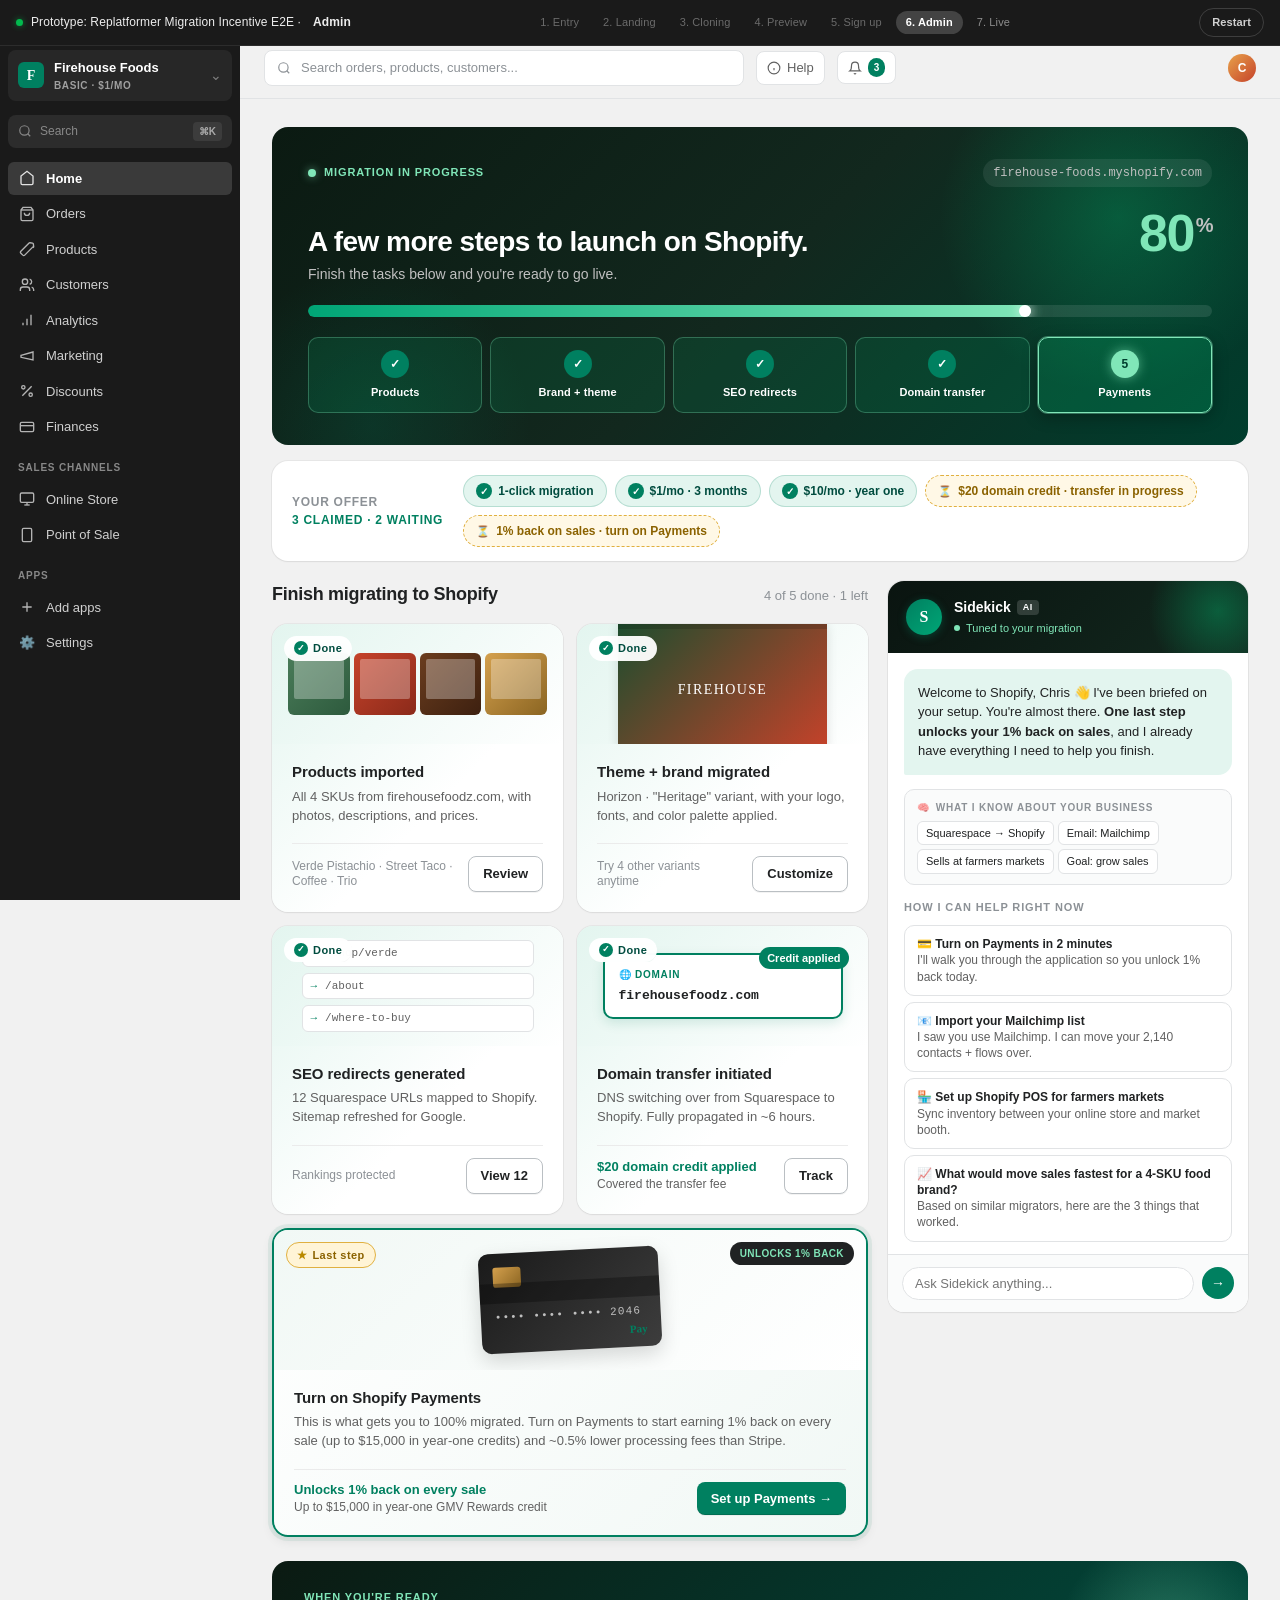
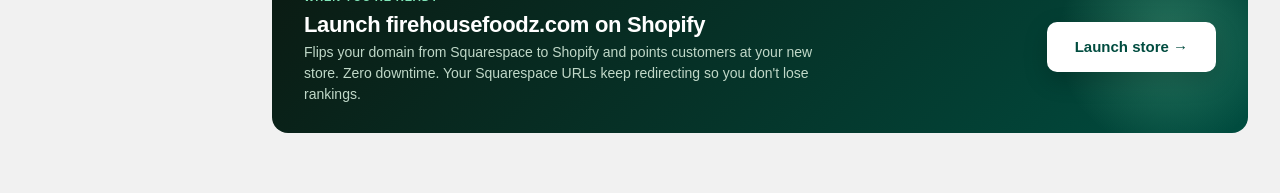
==== commit a108fffb: "Clarify offer stack on landing + bump GMV Rewards cap $10K to $15K Made-with: Cursor" ====
--- a/admin.html
+++ b/admin.html
@@ -286,11 +286,11 @@
               </div>
               <div class="admin__bento-card-body">
                 <div class="admin__bento-card-title">Turn on Shopify Payments</div>
-                <div class="admin__bento-card-desc">This is what gets you to 100% migrated. Turn on Payments to start earning 1% back on every sale (up to $10K in your first year) and ~0.5% lower processing fees than Stripe.</div>
+                <div class="admin__bento-card-desc">This is what gets you to 100% migrated. Turn on Payments to start earning 1% back on every sale (up to $15,000 in year-one credits) and ~0.5% lower processing fees than Stripe.</div>
                 <div class="admin__bento-card-footer">
                   <div class="admin__bento-card-unlock">
                     <strong>Unlocks 1% back on every sale</strong>
-                    Up to $10K in year-one GMV Rewards credit
+                    Up to $15,000 in year-one GMV Rewards credit
                   </div>
                   <button class="admin__bento-card-btn">Set up Payments →</button>
                 </div>
--- a/assets/styles.css
+++ b/assets/styles.css
@@ -4518,5 +4518,852 @@
 
 .admin__launch-cta-btn:hover { transform: translateY(-2px); background: var(--shopify-green-light); }
 
+/* ============================================
+   Compare-page landing v4 (mimics shopify.com/compare/shopify-vs-squarespace)
+   ============================================ */
+
+.compare {
+  background: #fff;
+  color: var(--ink-primary);
+  font-family: var(--font-sans);
+}
+
+/* Shopify brochure nav */
+.compare__topnav {
+  background: #fff;
+  border-bottom: 1px solid var(--border);
+  padding: 12px 32px;
+  display: flex;
+  align-items: center;
+  justify-content: space-between;
+  position: sticky;
+  top: 38px;
+  z-index: 10;
+}
+
+.compare__topnav-logo {
+  display: flex;
+  align-items: center;
+  gap: 10px;
+  font-weight: 800;
+  font-size: 20px;
+  letter-spacing: -0.01em;
+}
+
+.compare__topnav-logo-mark {
+  width: 30px;
+  height: 30px;
+  background: var(--shopify-green);
+  border-radius: 7px;
+  display: flex;
+  align-items: center;
+  justify-content: center;
+  color: #fff;
+  font-weight: 900;
+  font-size: 20px;
+  font-family: Georgia, serif;
+}
+
+.compare__topnav-links {
+  display: flex;
+  gap: 32px;
+  font-size: 14px;
+  color: var(--ink-primary);
+  font-weight: 500;
+}
+
+.compare__topnav-links a:hover { color: var(--shopify-green); }
+
+.compare__topnav-actions { display: flex; gap: 10px; align-items: center; }
+
+@media (max-width: 700px) {
+  .compare__topnav-links { display: none; }
+}
+
+/* Hero */
+.compare__hero {
+  background: linear-gradient(180deg, #f1f8f5 0%, #fff 500px);
+  padding: 72px 24px 80px;
+  position: relative;
+  overflow: hidden;
+}
+
+.compare__hero::before {
+  content: "";
+  position: absolute;
+  top: -200px;
+  left: 50%;
+  transform: translateX(-50%);
+  width: 1000px;
+  height: 600px;
+  background: radial-gradient(ellipse, rgba(0, 128, 96, 0.08), transparent 70%);
+  pointer-events: none;
+}
+
+.compare__hero-wrap {
+  max-width: 1180px;
+  margin: 0 auto;
+  position: relative;
+  z-index: 2;
+}
+
+.compare__hero-eyebrow {
+  text-align: center;
+  font-size: 14px;
+  font-weight: 600;
+  color: var(--shopify-green);
+  text-transform: uppercase;
+  letter-spacing: 0.08em;
+  margin-bottom: 16px;
+}
+
+.compare__hero-title {
+  font-size: 84px;
+  font-weight: 800;
+  line-height: 0.95;
+  letter-spacing: -0.045em;
+  text-align: center;
+  margin-bottom: 24px;
+  color: var(--ink-primary);
+}
+
+@media (max-width: 900px) {
+  .compare__hero-title { font-size: 52px; }
+}
+
+.compare__hero-title em {
+  font-style: normal;
+  background: linear-gradient(135deg, #008060 0%, #00a676 100%);
+  -webkit-background-clip: text;
+  background-clip: text;
+  color: transparent;
+}
+
+.compare__hero-subtitle {
+  text-align: center;
+  font-size: 20px;
+  color: var(--ink-secondary);
+  max-width: 640px;
+  margin: 0 auto 40px;
+  line-height: 1.45;
+}
+
+@media (max-width: 900px) {
+  .compare__hero-subtitle { font-size: 17px; }
+}
+
+.compare__form-card {
+  max-width: 620px;
+  margin: 0 auto;
+  background: #fff;
+  border-radius: 18px;
+  padding: 24px;
+  box-shadow: 0 20px 60px rgba(0, 128, 96, 0.15), 0 0 0 1px rgba(0, 128, 96, 0.08);
+}
+
+.compare__form-badge {
+  display: inline-flex;
+  align-items: center;
+  gap: 6px;
+  background: var(--shopify-green);
+  color: #fff;
+  padding: 5px 12px;
+  border-radius: 999px;
+  font-size: 11px;
+  font-weight: 700;
+  letter-spacing: 0.06em;
+  text-transform: uppercase;
+  margin-bottom: 12px;
+}
+
+.compare__form-label {
+  display: block;
+  font-size: 15px;
+  font-weight: 600;
+  color: var(--ink-primary);
+  margin-bottom: 10px;
+  line-height: 1.3;
+}
+
+.compare__form-group {
+  display: grid;
+  grid-template-columns: 1fr auto;
+  gap: 10px;
+  margin-bottom: 10px;
+}
+
+@media (max-width: 620px) {
+  .compare__form-group { grid-template-columns: 1fr; }
+}
+
+.compare__form-input {
+  padding: 14px 16px;
+  border: 1.5px solid var(--border-strong);
+  border-radius: 10px;
+  font-size: 15px;
+  font-family: var(--font-sans);
+  color: var(--ink-primary);
+  background: #fff;
+  min-width: 0;
+}
+
+.compare__form-input:focus {
+  outline: none;
+  border-color: var(--shopify-green);
+  box-shadow: 0 0 0 3px var(--shopify-green-light);
+}
+
+.compare__form-submit {
+  background: var(--shopify-green);
+  color: #fff;
+  padding: 14px 24px;
+  border-radius: 10px;
+  font-weight: 600;
+  font-size: 15px;
+  white-space: nowrap;
+  transition: all 0.1s;
+  box-shadow: inset 0 -1px 0 rgba(0, 0, 0, 0.18), 0 2px 4px rgba(0, 128, 96, 0.2);
+}
+
+.compare__form-submit:hover {
+  background: var(--shopify-green-dark);
+  transform: translateY(-1px);
+  box-shadow: inset 0 -1px 0 rgba(0, 0, 0, 0.18), 0 4px 12px rgba(0, 128, 96, 0.3);
+}
+
+.compare__form-hint {
+  font-size: 12px;
+  color: var(--ink-tertiary);
+  text-align: center;
+  display: flex;
+  align-items: center;
+  justify-content: center;
+  gap: 6px;
+}
+
+/* Brand logos bar */
+.compare__logos {
+  padding: 40px 24px;
+  background: #fff;
+  border-top: 1px solid var(--border-subdued);
+  border-bottom: 1px solid var(--border-subdued);
+}
+
+.compare__logos-title {
+  text-align: center;
+  font-size: 12px;
+  color: var(--ink-tertiary);
+  text-transform: uppercase;
+  letter-spacing: 0.1em;
+  font-weight: 600;
+  margin-bottom: 24px;
+}
+
+.compare__logos-row {
+  max-width: 1000px;
+  margin: 0 auto;
+  display: flex;
+  justify-content: space-around;
+  align-items: center;
+  flex-wrap: wrap;
+  gap: 32px;
+  opacity: 0.6;
+}
+
+.compare__logo {
+  font-family: Georgia, serif;
+  font-weight: 700;
+  font-size: 18px;
+  color: var(--ink-secondary);
+  letter-spacing: 0.05em;
+}
+
+/* Why Shopify section */
+.compare__why {
+  padding: 80px 24px;
+  background: #fafafa;
+}
+
+.compare__section-eyebrow {
+  font-size: 14px;
+  font-weight: 700;
+  color: var(--shopify-green);
+  text-transform: uppercase;
+  letter-spacing: 0.08em;
+  margin-bottom: 12px;
+}
+
+.compare__section-title {
+  font-size: 48px;
+  font-weight: 800;
+  letter-spacing: -0.03em;
+  line-height: 1.05;
+  margin-bottom: 16px;
+  color: var(--ink-primary);
+}
+
+@media (max-width: 700px) {
+  .compare__section-title { font-size: 34px; }
+}
+
+.compare__section-sub {
+  font-size: 18px;
+  color: var(--ink-secondary);
+  line-height: 1.5;
+  max-width: 580px;
+  margin-bottom: 48px;
+}
+
+.compare__why-wrap { max-width: 1140px; margin: 0 auto; }
+
+.compare__why-grid {
+  display: grid;
+  grid-template-columns: repeat(4, 1fr);
+  gap: 20px;
+}
+
+@media (max-width: 1000px) {
+  .compare__why-grid { grid-template-columns: repeat(2, 1fr); }
+}
+
+@media (max-width: 560px) {
+  .compare__why-grid { grid-template-columns: 1fr; }
+}
+
+.compare__why-card {
+  background: #fff;
+  border-radius: 16px;
+  padding: 28px 24px;
+  border: 1px solid var(--border-subdued);
+  display: flex;
+  flex-direction: column;
+  gap: 12px;
+  transition: transform 0.2s, box-shadow 0.2s;
+}
+
+.compare__why-card:hover {
+  transform: translateY(-4px);
+  box-shadow: 0 12px 32px rgba(0, 0, 0, 0.08);
+}
+
+.compare__why-card-num {
+  font-size: 14px;
+  font-weight: 700;
+  color: var(--shopify-green);
+  width: 32px;
+  height: 32px;
+  background: var(--shopify-green-light);
+  border-radius: 8px;
+  display: flex;
+  align-items: center;
+  justify-content: center;
+}
+
+.compare__why-card-title {
+  font-size: 20px;
+  font-weight: 700;
+  letter-spacing: -0.015em;
+  line-height: 1.2;
+  color: var(--ink-primary);
+}
+
+.compare__why-card-desc {
+  font-size: 14px;
+  color: var(--ink-secondary);
+  line-height: 1.5;
+}
+
+/* Mid-page credits banner */
+.compare__credits {
+  padding: 80px 24px;
+  background: #fff;
+}
+
+.compare__credits-wrap {
+  max-width: 980px;
+  margin: 0 auto;
+  background: #0a0a0a;
+  color: #fff;
+  border-radius: 24px;
+  padding: 56px 48px;
+  position: relative;
+  overflow: hidden;
+  display: grid;
+  grid-template-columns: 1fr 420px;
+  gap: 48px;
+  align-items: center;
+}
+
+@media (max-width: 900px) {
+  .compare__credits-wrap { grid-template-columns: 1fr; padding: 40px 28px; }
+}
+
+.compare__credits-wrap::before {
+  content: "";
+  position: absolute;
+  top: -100px;
+  right: -100px;
+  width: 500px;
+  height: 500px;
+  background: radial-gradient(circle, rgba(0, 128, 96, 0.4), transparent 60%);
+  pointer-events: none;
+}
+
+.compare__credits-content { position: relative; z-index: 2; }
+
+.compare__credits-eyebrow {
+  display: inline-flex;
+  align-items: center;
+  gap: 6px;
+  background: rgba(255, 255, 255, 0.1);
+  padding: 6px 12px;
+  border-radius: 999px;
+  font-size: 11px;
+  font-weight: 700;
+  letter-spacing: 0.06em;
+  text-transform: uppercase;
+  margin-bottom: 16px;
+}
+
+.compare__credits-title {
+  font-size: 36px;
+  font-weight: 800;
+  letter-spacing: -0.025em;
+  line-height: 1.1;
+  margin-bottom: 8px;
+}
+
+@media (max-width: 700px) {
+  .compare__credits-title { font-size: 28px; }
+}
+
+.compare__credits-sub {
+  font-size: 15px;
+  color: #b0b0b0;
+  line-height: 1.5;
+  max-width: 460px;
+  margin-bottom: 20px;
+}
+
+.compare__credits-list {
+  list-style: none;
+  display: flex;
+  flex-direction: column;
+  gap: 10px;
+  max-width: 460px;
+}
+
+.compare__credits-list-item {
+  display: flex;
+  align-items: flex-start;
+  gap: 12px;
+  font-size: 14px;
+  line-height: 1.45;
+  color: #e0e0e0;
+}
+
+.compare__credits-list-item strong {
+  color: #fff;
+  font-weight: 700;
+}
+
+.compare__credits-list-check {
+  width: 22px;
+  height: 22px;
+  background: var(--shopify-green);
+  color: #fff;
+  border-radius: 50%;
+  display: flex;
+  align-items: center;
+  justify-content: center;
+  font-size: 11px;
+  font-weight: 700;
+  flex-shrink: 0;
+  margin-top: 1px;
+}
+
+.compare__credits-form {
+  position: relative;
+  z-index: 2;
+  background: #fff;
+  color: var(--ink-primary);
+  border-radius: 16px;
+  padding: 20px;
+}
+
+.compare__credits-form-label {
+  font-size: 13px;
+  font-weight: 600;
+  margin-bottom: 8px;
+  color: var(--ink-primary);
+  display: block;
+}
+
+.compare__credits-form-input-group {
+  display: grid;
+  grid-template-columns: 1fr auto;
+  gap: 8px;
+}
+
+@media (max-width: 520px) {
+  .compare__credits-form-input-group { grid-template-columns: 1fr; }
+}
+
+.compare__credits-form-hint {
+  font-size: 11px;
+  color: var(--ink-tertiary);
+  margin-top: 10px;
+  line-height: 1.4;
+}
+
+/* Migrate section */
+.compare__migrate { padding: 80px 24px; background: #fafafa; }
+.compare__migrate-wrap { max-width: 1140px; margin: 0 auto; }
+
+.compare__migrate-grid {
+  display: grid;
+  grid-template-columns: 1.4fr 1fr 1fr;
+  gap: 20px;
+}
+
+@media (max-width: 1000px) {
+  .compare__migrate-grid { grid-template-columns: 1fr; }
+}
+
+.compare__migrate-card {
+  background: #fff;
+  border: 1px solid var(--border-subdued);
+  border-radius: 16px;
+  padding: 32px 28px;
+  display: flex;
+  flex-direction: column;
+  gap: 14px;
+}
+
+.compare__migrate-card--featured {
+  background: linear-gradient(135deg, #0a0a0a 0%, #003d2d 100%);
+  color: #fff;
+  border: none;
+  position: relative;
+  overflow: hidden;
+  box-shadow: 0 16px 40px rgba(0, 0, 0, 0.2);
+}
+
+.compare__migrate-card--featured::before {
+  content: "";
+  position: absolute;
+  top: -80px;
+  right: -80px;
+  width: 300px;
+  height: 300px;
+  background: radial-gradient(circle, rgba(0, 200, 120, 0.3), transparent 60%);
+  pointer-events: none;
+}
+
+.compare__migrate-card > * { position: relative; z-index: 2; }
+
+.compare__migrate-card-tag {
+  display: inline-flex;
+  align-items: center;
+  gap: 6px;
+  background: var(--shopify-green);
+  color: #fff;
+  padding: 4px 10px;
+  border-radius: 999px;
+  font-size: 11px;
+  font-weight: 700;
+  letter-spacing: 0.06em;
+  text-transform: uppercase;
+  align-self: flex-start;
+}
+
+.compare__migrate-card-tag--secondary {
+  background: transparent;
+  color: var(--ink-tertiary);
+  border: 1px solid var(--border);
+  padding: 3px 10px;
+}
+
+.compare__migrate-card-label {
+  font-size: 12px;
+  font-weight: 700;
+  text-transform: uppercase;
+  letter-spacing: 0.08em;
+  color: var(--ink-tertiary);
+  margin-bottom: 2px;
+}
+
+.compare__migrate-card--featured .compare__migrate-card-label { color: #80e6b8; }
+
+.compare__migrate-card-title {
+  font-size: 26px;
+  font-weight: 800;
+  letter-spacing: -0.02em;
+  line-height: 1.1;
+  margin-bottom: 6px;
+}
+
+.compare__migrate-card--featured .compare__migrate-card-title { color: #fff; }
+
+.compare__migrate-card-title--sm { font-size: 18px; }
+
+.compare__migrate-card-desc {
+  font-size: 14px;
+  color: var(--ink-secondary);
+  line-height: 1.5;
+  flex: 1;
+}
+
+.compare__migrate-card--featured .compare__migrate-card-desc { color: #c0d8c8; }
+
+.compare__migrate-card-form {
+  background: rgba(255, 255, 255, 0.1);
+  border-radius: 12px;
+  padding: 16px;
+  backdrop-filter: blur(10px);
+}
+
+.compare__migrate-card-form-label {
+  font-size: 12px;
+  font-weight: 600;
+  color: #80e6b8;
+  margin-bottom: 6px;
+  text-transform: uppercase;
+  letter-spacing: 0.06em;
+}
+
+.compare__migrate-card-form-group {
+  display: grid;
+  grid-template-columns: 1fr auto;
+  gap: 8px;
+}
+
+@media (max-width: 700px) {
+  .compare__migrate-card-form-group { grid-template-columns: 1fr; }
+}
+
+.compare__migrate-card-form-input {
+  padding: 10px 14px;
+  border: 1px solid rgba(255, 255, 255, 0.2);
+  border-radius: 8px;
+  font-size: 14px;
+  font-family: var(--font-sans);
+  background: rgba(0, 0, 0, 0.3);
+  color: #fff;
+  min-width: 0;
+}
+
+.compare__migrate-card-form-input::placeholder { color: rgba(255, 255, 255, 0.4); }
+
+.compare__migrate-card-form-input:focus {
+  outline: none;
+  border-color: #80e6b8;
+  box-shadow: 0 0 0 3px rgba(0, 200, 120, 0.2);
+}
+
+.compare__migrate-card-form-submit {
+  background: #fff;
+  color: var(--shopify-green-dark);
+  padding: 10px 20px;
+  border-radius: 8px;
+  font-weight: 700;
+  font-size: 14px;
+  white-space: nowrap;
+}
+
+.compare__migrate-card-form-submit:hover { background: var(--shopify-green-light); }
+
+.compare__migrate-card-stack {
+  display: flex;
+  flex-direction: column;
+  gap: 8px;
+  margin-top: 8px;
+}
+
+.compare__migrate-card-stack-item {
+  font-size: 13px;
+  color: #80e6b8;
+  display: flex;
+  align-items: center;
+  gap: 8px;
+  font-weight: 500;
+}
+
+.compare__migrate-card-stack-item::before {
+  content: "✓";
+  width: 16px;
+  height: 16px;
+  background: var(--shopify-green);
+  color: #fff;
+  border-radius: 50%;
+  display: flex;
+  align-items: center;
+  justify-content: center;
+  font-size: 9px;
+  font-weight: 700;
+  flex-shrink: 0;
+}
+
+.compare__migrate-card-stack-item strong { color: #fff; font-weight: 600; margin-right: 4px; }
+
+.compare__migrate-card-secondary-list {
+  list-style: none;
+  font-size: 13px;
+  color: var(--ink-secondary);
+  line-height: 1.6;
+  padding-top: 4px;
+}
+
+.compare__migrate-card-secondary-list li {
+  padding: 4px 0;
+  padding-left: 18px;
+  position: relative;
+}
+
+.compare__migrate-card-secondary-list li::before {
+  content: "·";
+  position: absolute;
+  left: 0;
+  color: var(--ink-tertiary);
+  font-weight: 700;
+}
+
+.compare__migrate-card-link {
+  color: var(--shopify-green);
+  font-weight: 600;
+  font-size: 13px;
+  margin-top: auto;
+  padding-top: 8px;
+}
+
+/* FAQ */
+.compare__faq { padding: 80px 24px; background: #fff; }
+.compare__faq-wrap { max-width: 780px; margin: 0 auto; }
+
+.compare__faq-list {
+  display: flex;
+  flex-direction: column;
+  gap: 0;
+  border-top: 1px solid var(--border);
+}
+
+.compare__faq-item {
+  border-bottom: 1px solid var(--border);
+  cursor: pointer;
+}
+
+.compare__faq-q {
+  display: flex;
+  justify-content: space-between;
+  align-items: center;
+  padding: 24px 0;
+  font-size: 18px;
+  font-weight: 600;
+  letter-spacing: -0.01em;
+  color: var(--ink-primary);
+  gap: 20px;
+}
+
+.compare__faq-q-icon {
+  width: 28px;
+  height: 28px;
+  border: 1.5px solid var(--border-strong);
+  border-radius: 50%;
+  display: flex;
+  align-items: center;
+  justify-content: center;
+  font-size: 16px;
+  transition: all 0.2s;
+  flex-shrink: 0;
+}
+
+.compare__faq-item[open] .compare__faq-q-icon {
+  background: var(--ink-primary);
+  color: #fff;
+  border-color: var(--ink-primary);
+  transform: rotate(45deg);
+}
+
+.compare__faq-a {
+  padding: 0 0 24px;
+  font-size: 15px;
+  color: var(--ink-secondary);
+  line-height: 1.6;
+}
+
+/* Final CTA */
+.compare__final { padding: 80px 24px; background: var(--shopify-green); color: #fff; }
+
+.compare__final-wrap {
+  max-width: 820px;
+  margin: 0 auto;
+  text-align: center;
+}
+
+.compare__final-eyebrow {
+  font-size: 13px;
+  font-weight: 600;
+  letter-spacing: 0.08em;
+  text-transform: uppercase;
+  opacity: 0.85;
+  margin-bottom: 14px;
+}
+
+.compare__final-title {
+  font-size: 52px;
+  font-weight: 800;
+  letter-spacing: -0.03em;
+  line-height: 1.05;
+  margin-bottom: 18px;
+}
+
+@media (max-width: 700px) { .compare__final-title { font-size: 36px; } }
+
+.compare__final-sub {
+  font-size: 18px;
+  color: rgba(255, 255, 255, 0.85);
+  max-width: 560px;
+  margin: 0 auto 32px;
+  line-height: 1.5;
+}
+
+.compare__final-form {
+  display: grid;
+  grid-template-columns: 1fr auto;
+  gap: 10px;
+  max-width: 520px;
+  margin: 0 auto;
+  background: #fff;
+  padding: 8px;
+  border-radius: 14px;
+  box-shadow: 0 16px 40px rgba(0, 0, 0, 0.15);
+}
+
+@media (max-width: 620px) { .compare__final-form { grid-template-columns: 1fr; } }
+
+.compare__final-form input {
+  padding: 14px 18px;
+  border: none;
+  background: transparent;
+  font-size: 15px;
+  font-family: var(--font-sans);
+  color: var(--ink-primary);
+  min-width: 0;
+}
+
+.compare__final-form input:focus { outline: none; }
+
+.compare__final-form button {
+  background: var(--ink-primary);
+  color: #fff;
+  padding: 14px 24px;
+  border-radius: 8px;
+  font-weight: 700;
+  font-size: 14px;
+  white-space: nowrap;
+}
+
+.compare__final-form button:hover { background: #000; }
+
 /* Utility */
 .hidden { display: none !important; }
